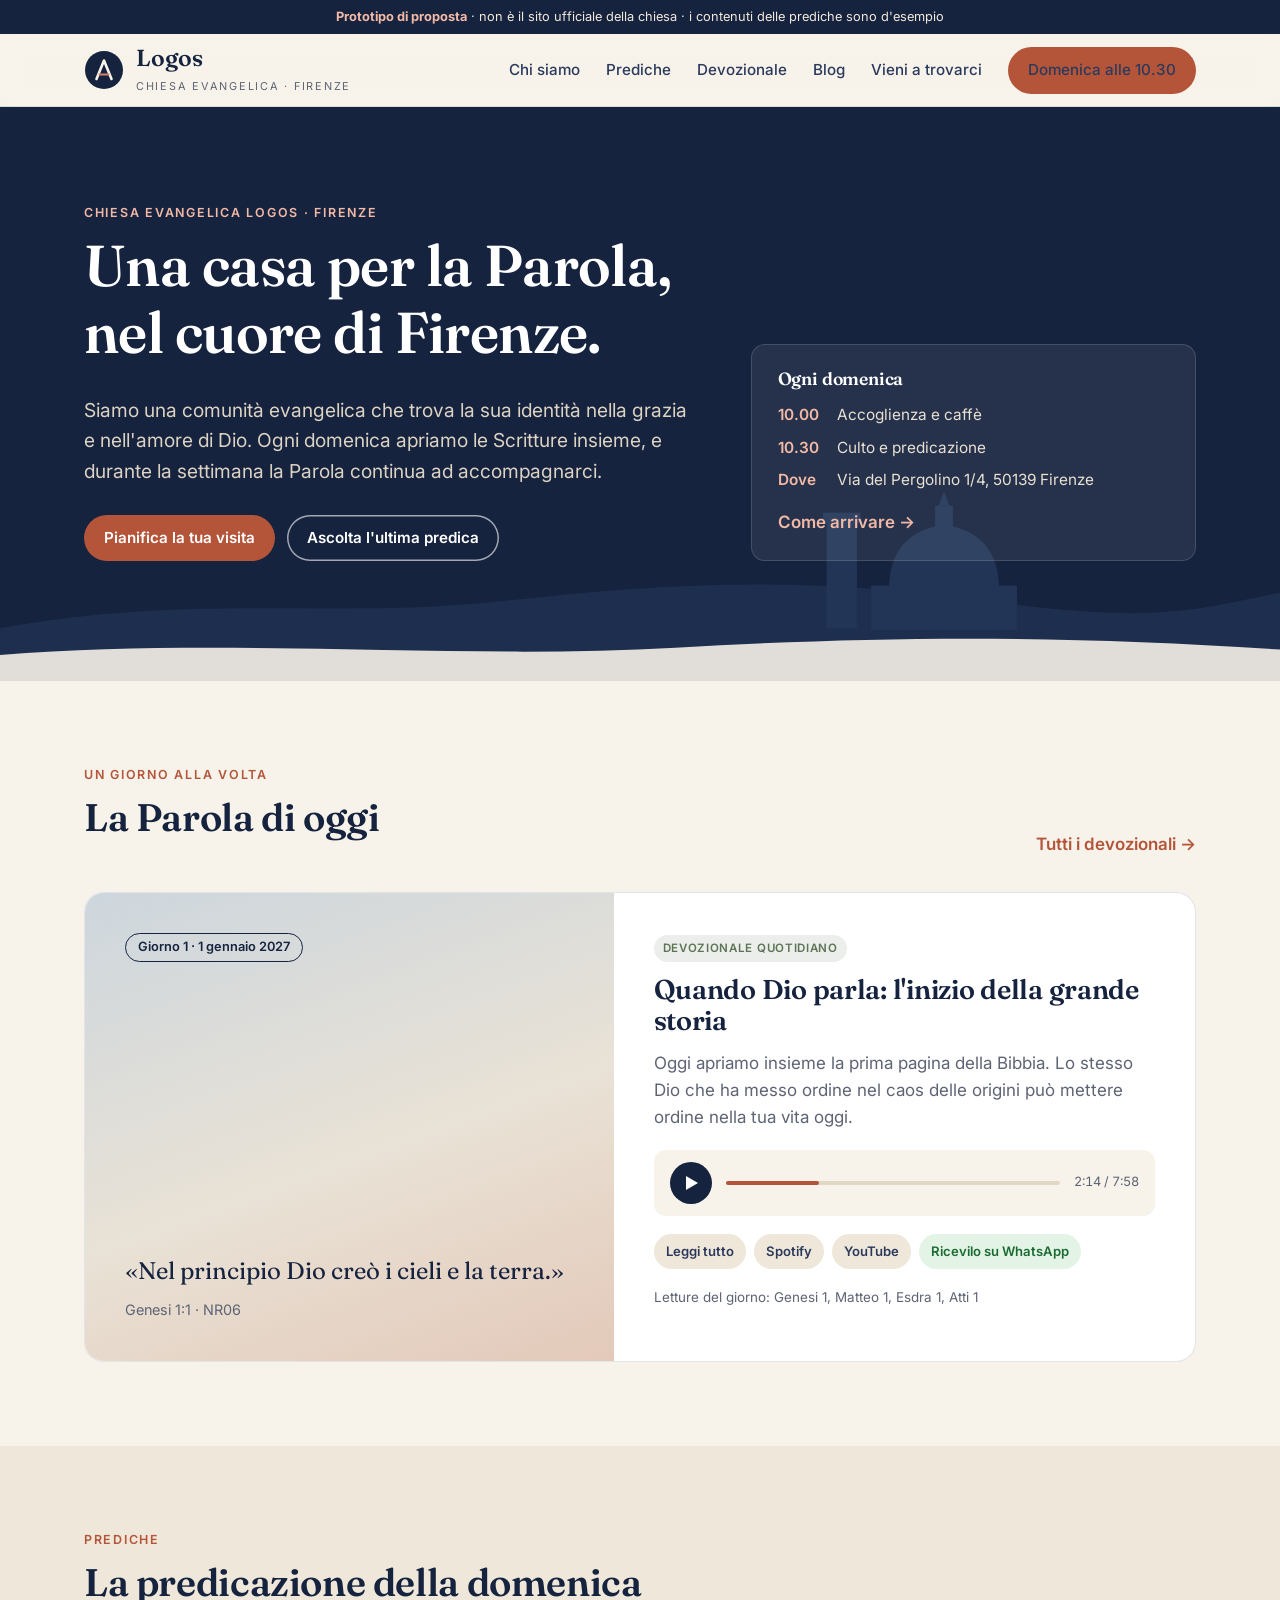
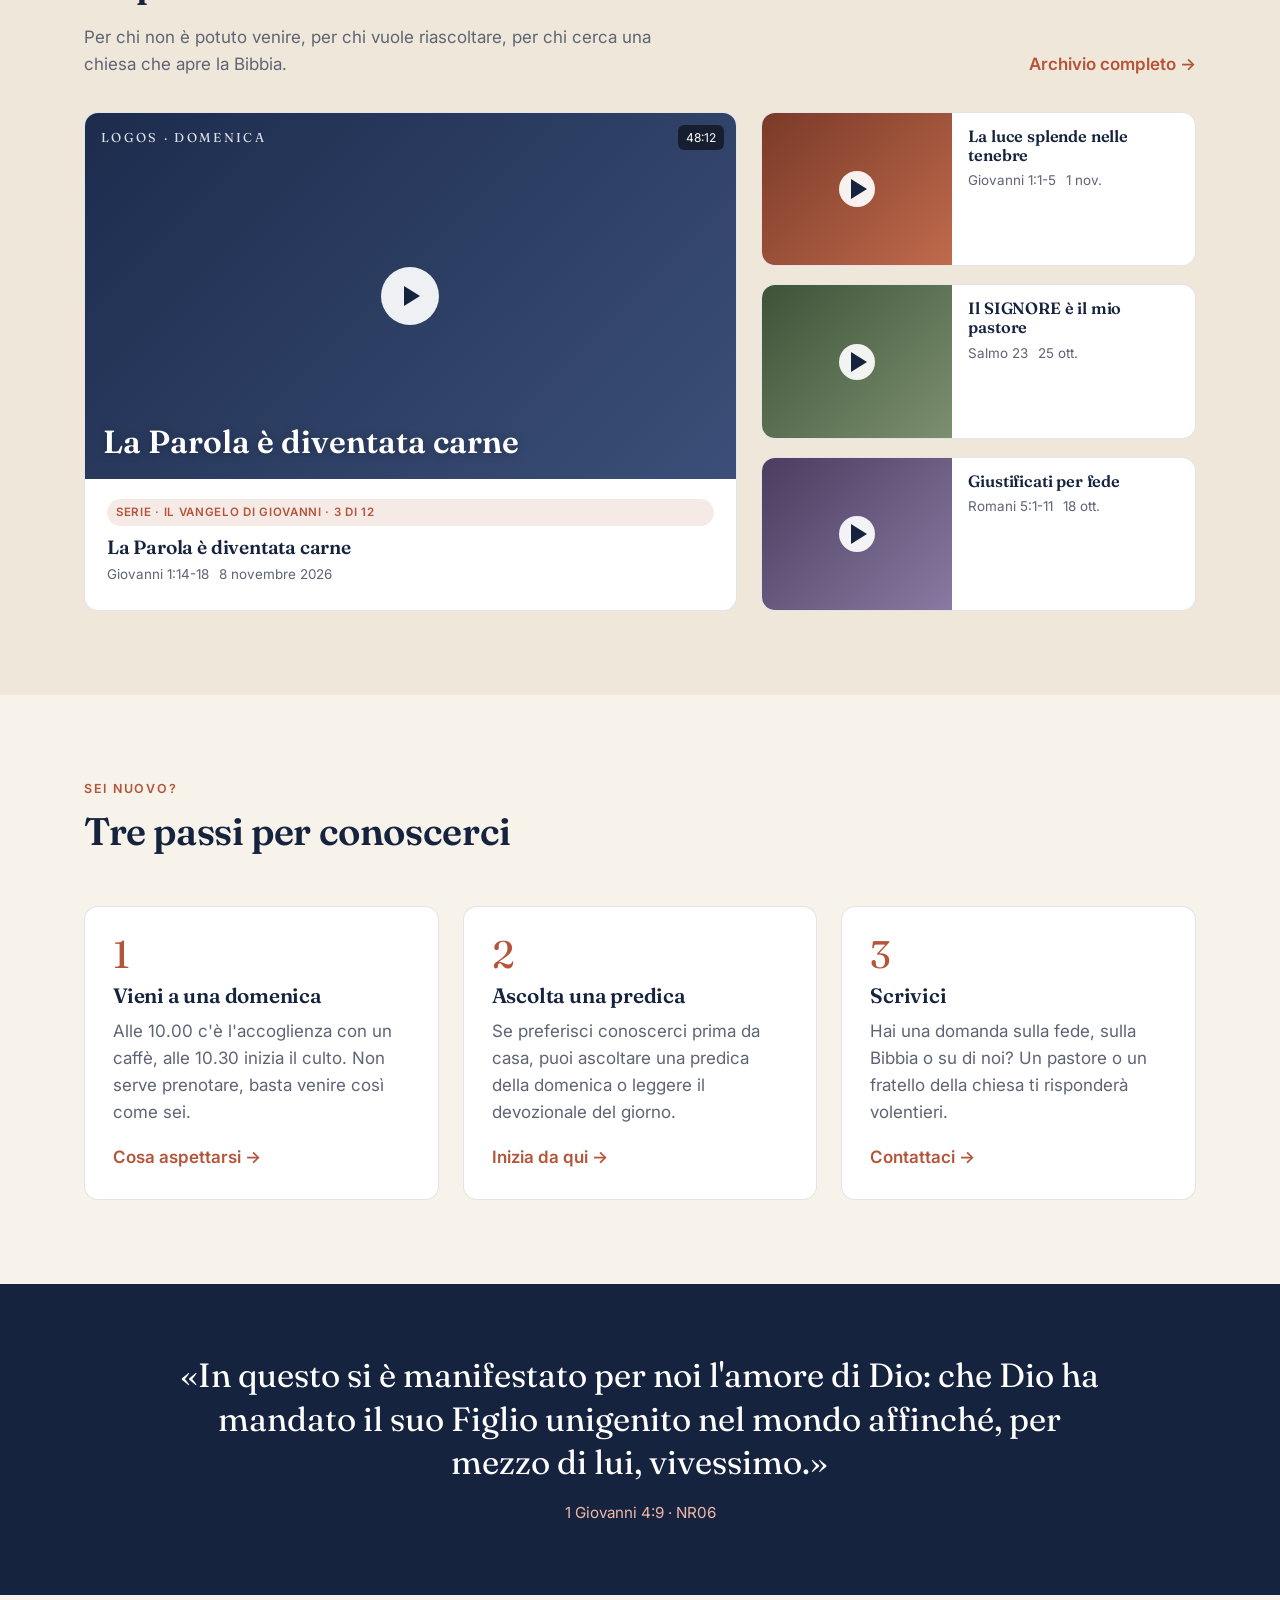
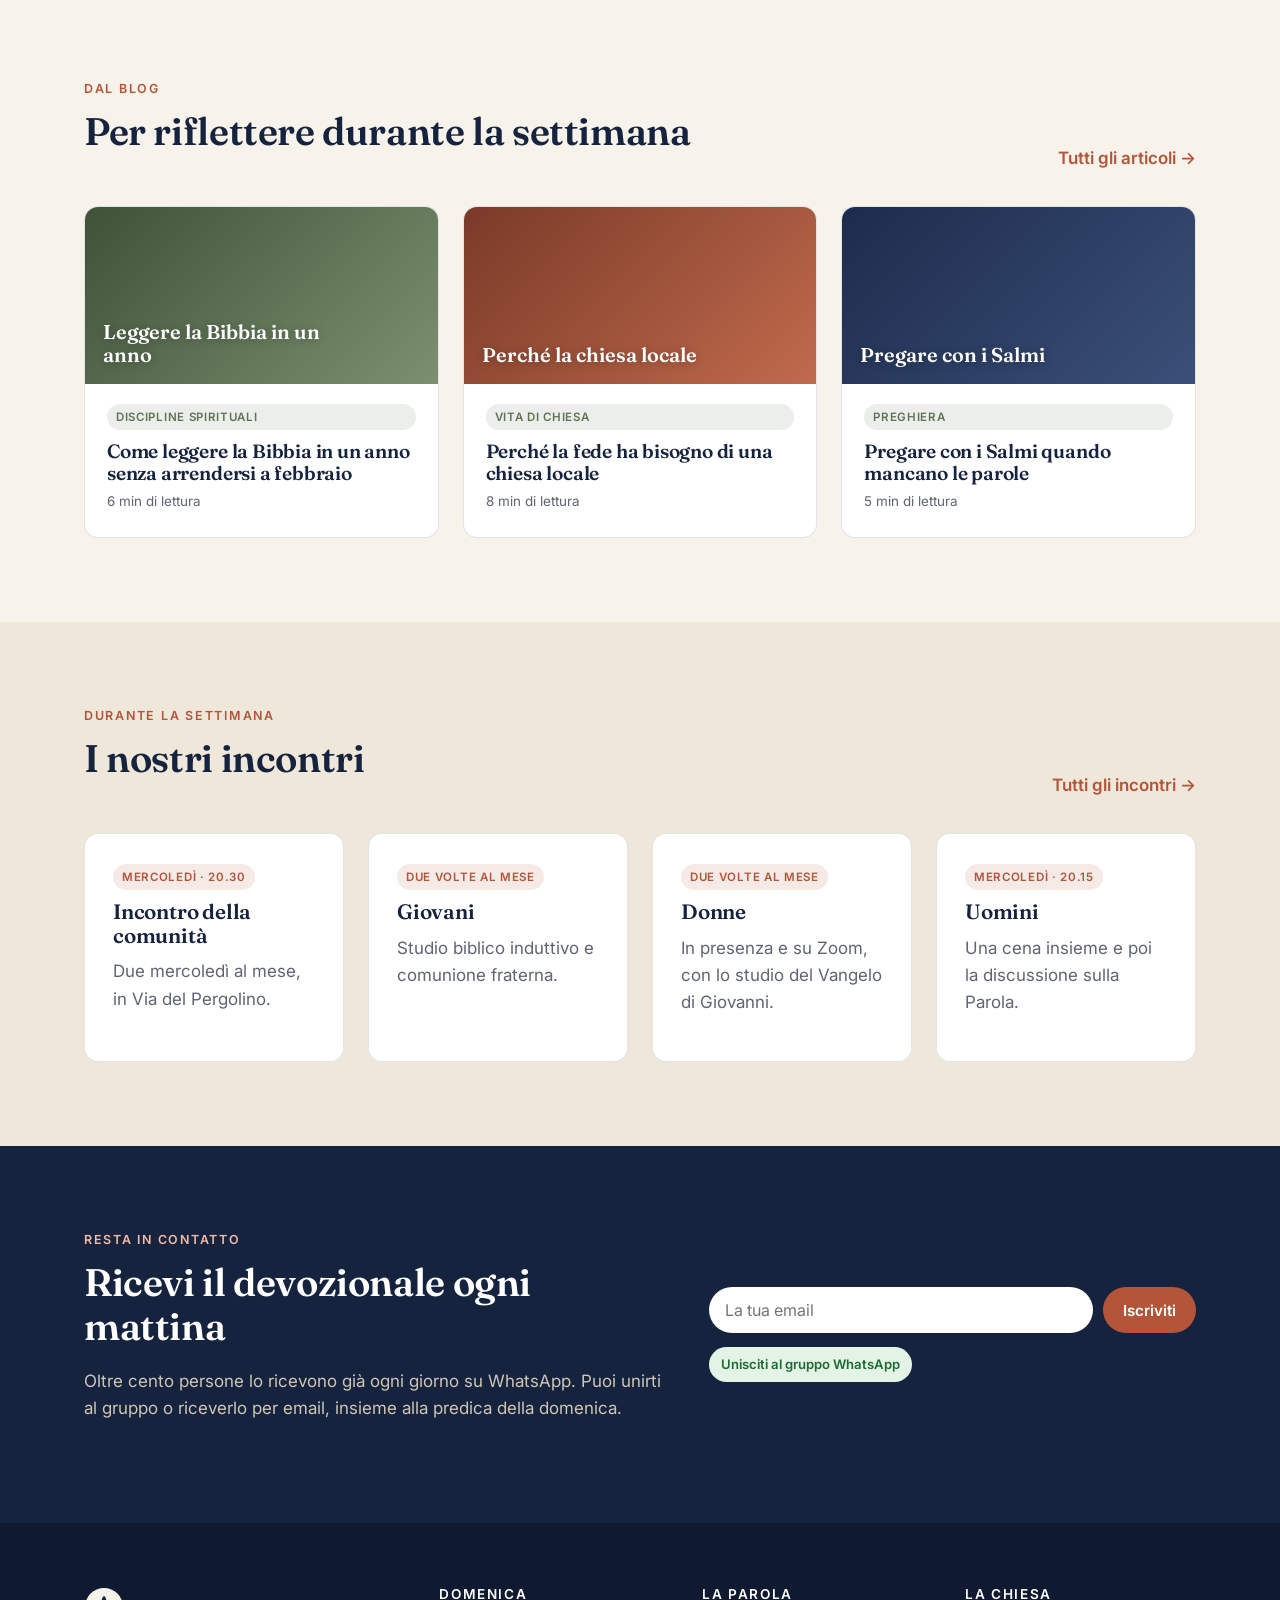
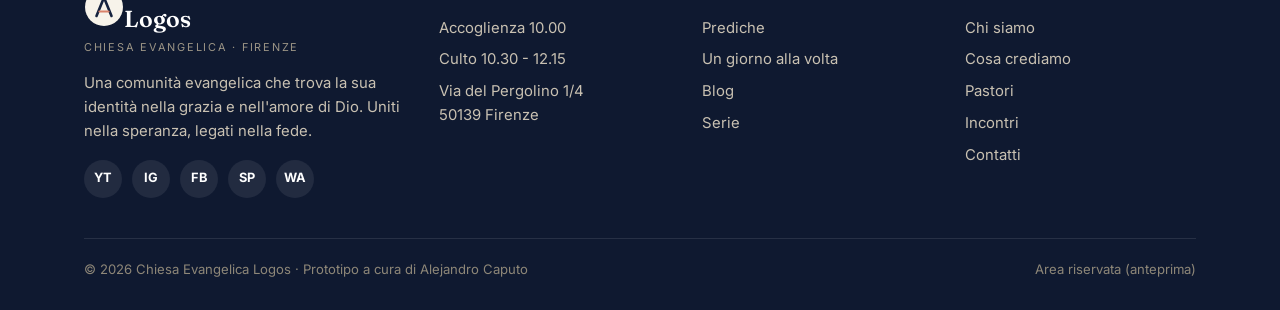
==== index.html @ 2c14f899 "Prototipo sito Chiesa Evangelica Logos Co-Authored-By: Claude Opus 5.5 <noreply@anthropic.com>" ====
<!doctype html>
<html lang="it">
<head>
<meta charset="utf-8">
<meta name="viewport" content="width=device-width,initial-scale=1">
<meta name="robots" content="noindex,nofollow">
<title>Chiesa Evangelica Logos · Firenze</title>
<meta name="description" content="Chiesa Evangelica Logos a Firenze: culto ogni domenica alle 10.30 in Via del Pergolino 1/4. Prediche, devozionale quotidiano e blog per crescere nella Parola.">
<link rel="preconnect" href="https://fonts.googleapis.com"><link rel="preconnect" href="https://fonts.gstatic.com" crossorigin>
<link href="https://fonts.googleapis.com/css2?family=Fraunces:opsz,wght@9..144,500;9..144,600&family=Inter:wght@400;500;600;700&display=swap" rel="stylesheet">
<link rel="stylesheet" href="assets/style.css">
</head>
<body data-page="home">

<section class="hero" style="padding:0">
  <div class="wrap">
    <div>
      <span class="eyebrow" style="color:#F2B9A6">Chiesa Evangelica Logos · Firenze</span>
      <h1>Una casa per la Parola, nel cuore di Firenze.</h1>
      <p class="lead">Siamo una comunità evangelica che trova la sua identità nella grazia e nell'amore di Dio. Ogni domenica apriamo le Scritture insieme, e durante la settimana la Parola continua ad accompagnarci.</p>
      <div class="actions">
        <a class="btn" href="visita.html">Pianifica la tua visita</a>
        <a class="btn ghost" href="prediche.html">Ascolta l'ultima predica</a>
      </div>
    </div>
    <div class="times">
      <h3>Ogni domenica</h3>
      <dl>
        <dt>10.00</dt><dd>Accoglienza e caffè</dd>
        <dt>10.30</dt><dd>Culto e predicazione</dd>
        <dt>Dove</dt><dd>Via del Pergolino 1/4, 50139 Firenze</dd>
      </dl>
      <a href="visita.html" class="link-more" style="display:inline-block;margin-top:16px;color:#F2B9A6">Come arrivare →</a>
    </div>
  </div>
  <svg class="hero-art" viewBox="0 0 1440 220" preserveAspectRatio="none" aria-hidden="true">
    <path d="M0 160 C 220 120, 380 150, 560 130 S 900 100, 1100 128 S 1340 140, 1440 120 L1440 220 L0 220Z" fill="#1F3050"/>
    <g fill="#24375A">
      <rect x="930" y="40" width="34" height="120"/><rect x="926" y="30" width="42" height="12"/>
      <path d="M1000 160 L1000 118 Q1000 52 1062 44 Q1124 52 1124 118 L1124 160Z"/>
      <rect x="1052" y="22" width="20" height="24"/><path d="M1056 22 L1062 6 L1068 22Z"/>
      <rect x="980" y="112" width="164" height="50"/>
    </g>
    <path d="M0 190 C 260 170, 520 196, 760 182 S 1200 168, 1440 184 L1440 220 L0 220Z" fill="#F7F3EA"/>
  </svg>
</section>

<section>
  <div class="wrap">
    <div class="sec-head">
      <div><span class="eyebrow">Un giorno alla volta</span><h2>La Parola di oggi</h2></div>
      <a class="link-more" href="devozionale.html">Tutti i devozionali →</a>
    </div>
    <div class="dev">
      <div class="cover">
        <span class="day">Giorno 1 · 1 gennaio 2027</span>
        <div>
          <blockquote>«Nel principio Dio creò i cieli e la terra.»</blockquote>
          <cite>Genesi 1:1 · NR06</cite>
        </div>
      </div>
      <div class="txt">
        <span class="tag">Devozionale quotidiano</span>
        <h3 style="font-size:1.7rem;margin-top:12px">Quando Dio parla: l'inizio della grande storia</h3>
        <p class="muted">Oggi apriamo insieme la prima pagina della Bibbia. Lo stesso Dio che ha messo ordine nel caos delle origini può mettere ordine nella tua vita oggi.</p>
        <div class="player"><span class="pbtn"></span><span class="bar"></span><span class="time">2:14 / 7:58</span></div>
        <div class="platforms">
          <a class="chip" href="devozionale.html">Leggi tutto</a>
          <a class="chip" href="#">Spotify</a>
          <a class="chip" href="#">YouTube</a>
          <a class="chip wa" href="#">Ricevilo su WhatsApp</a>
        </div>
        <p class="meta" style="margin-top:18px">Letture del giorno: Genesi 1, Matteo 1, Esdra 1, Atti 1</p>
      </div>
    </div>
  </div>
</section>

<section class="alt">
  <div class="wrap">
    <div class="sec-head">
      <div><span class="eyebrow">Prediche</span><h2>La predicazione della domenica</h2><p class="muted">Per chi non è potuto venire, per chi vuole riascoltare, per chi cerca una chiesa che apre la Bibbia.</p></div>
      <a class="link-more" href="prediche.html">Archivio completo →</a>
    </div>
    <div class="grid g2" style="grid-template-columns:1.5fr 1fr">
      <a class="card big" href="predica.html">
        <div class="thumb"><span class="lam">Logos · Domenica</span><span class="dur">48:12</span><span class="play"></span><span class="ttl">La Parola è diventata carne</span></div>
        <div class="body"><span class="tag terra">Serie · Il Vangelo di Giovanni · 3 di 12</span><h3 style="margin-top:10px">La Parola è diventata carne</h3><span class="meta"><span>Giovanni 1:14-18</span><span>8 novembre 2026</span></span></div>
      </a>
      <div class="grid" style="gap:18px">
        <a class="card" href="predica.html" style="flex-direction:row"><div class="thumb t2" style="width:44%;aspect-ratio:auto;min-height:118px;padding:10px"><span class="play" style="width:36px;height:36px"></span></div><div class="body" style="padding:14px 16px"><h3 style="font-size:1.02rem">La luce splende nelle tenebre</h3><span class="meta"><span>Giovanni 1:1-5</span><span>1 nov.</span></span></div></a>
        <a class="card" href="predica.html" style="flex-direction:row"><div class="thumb t3" style="width:44%;aspect-ratio:auto;min-height:118px;padding:10px"><span class="play" style="width:36px;height:36px"></span></div><div class="body" style="padding:14px 16px"><h3 style="font-size:1.02rem">Il SIGNORE è il mio pastore</h3><span class="meta"><span>Salmo 23</span><span>25 ott.</span></span></div></a>
        <a class="card" href="predica.html" style="flex-direction:row"><div class="thumb t4" style="width:44%;aspect-ratio:auto;min-height:118px;padding:10px"><span class="play" style="width:36px;height:36px"></span></div><div class="body" style="padding:14px 16px"><h3 style="font-size:1.02rem">Giustificati per fede</h3><span class="meta"><span>Romani 5:1-11</span><span>18 ott.</span></span></div></a>
      </div>
    </div>
  </div>
</section>

<section>
  <div class="wrap">
    <div class="sec-head"><div><span class="eyebrow">Sei nuovo?</span><h2>Tre passi per conoscerci</h2></div></div>
    <div class="grid g3">
      <div class="step"><div class="n">1</div><h3>Vieni a una domenica</h3><p class="muted">Alle 10.00 c'è l'accoglienza con un caffè, alle 10.30 inizia il culto. Non serve prenotare, basta venire così come sei.</p><a class="link-more" href="visita.html">Cosa aspettarsi →</a></div>
      <div class="step"><div class="n">2</div><h3>Ascolta una predica</h3><p class="muted">Se preferisci conoscerci prima da casa, puoi ascoltare una predica della domenica o leggere il devozionale del giorno.</p><a class="link-more" href="prediche.html">Inizia da qui →</a></div>
      <div class="step"><div class="n">3</div><h3>Scrivici</h3><p class="muted">Hai una domanda sulla fede, sulla Bibbia o su di noi? Un pastore o un fratello della chiesa ti risponderà volentieri.</p><a class="link-more" href="visita.html#contatti">Contattaci →</a></div>
    </div>
  </div>
</section>

<section class="dark band">
  <div class="wrap">
    <blockquote>«In questo si è manifestato per noi l'amore di Dio: che Dio ha mandato il suo Figlio unigenito nel mondo affinché, per mezzo di lui, vivessimo.»</blockquote>
    <cite>1 Giovanni 4:9 · NR06</cite>
  </div>
</section>

<section>
  <div class="wrap">
    <div class="sec-head">
      <div><span class="eyebrow">Dal blog</span><h2>Per riflettere durante la settimana</h2></div>
      <a class="link-more" href="blog.html">Tutti gli articoli →</a>
    </div>
    <div class="grid g3">
      <a class="card" href="blog.html"><div class="thumb t3" style="aspect-ratio:16/8"><span class="ttl">Leggere la Bibbia in un anno</span></div><div class="body"><span class="tag">Discipline spirituali</span><h3 style="margin-top:10px">Come leggere la Bibbia in un anno senza arrendersi a febbraio</h3><span class="meta"><span>6 min di lettura</span></span></div></a>
      <a class="card" href="blog.html"><div class="thumb t2" style="aspect-ratio:16/8"><span class="ttl">Perché la chiesa locale</span></div><div class="body"><span class="tag">Vita di chiesa</span><h3 style="margin-top:10px">Perché la fede ha bisogno di una chiesa locale</h3><span class="meta"><span>8 min di lettura</span></span></div></a>
      <a class="card" href="blog.html"><div class="thumb" style="aspect-ratio:16/8"><span class="ttl">Pregare con i Salmi</span></div><div class="body"><span class="tag">Preghiera</span><h3 style="margin-top:10px">Pregare con i Salmi quando mancano le parole</h3><span class="meta"><span>5 min di lettura</span></span></div></a>
    </div>
  </div>
</section>

<section class="alt">
  <div class="wrap">
    <div class="sec-head"><div><span class="eyebrow">Durante la settimana</span><h2>I nostri incontri</h2></div><a class="link-more" href="chi-siamo.html#incontri">Tutti gli incontri →</a></div>
    <div class="grid g4">
      <div class="step"><span class="tag terra">Mercoledì · 20.30</span><h3>Incontro della comunità</h3><p class="muted">Due mercoledì al mese, in Via del Pergolino.</p></div>
      <div class="step"><span class="tag terra">Due volte al mese</span><h3>Giovani</h3><p class="muted">Studio biblico induttivo e comunione fraterna.</p></div>
      <div class="step"><span class="tag terra">Due volte al mese</span><h3>Donne</h3><p class="muted">In presenza e su Zoom, con lo studio del Vangelo di Giovanni.</p></div>
      <div class="step"><span class="tag terra">Mercoledì · 20.15</span><h3>Uomini</h3><p class="muted">Una cena insieme e poi la discussione sulla Parola.</p></div>
    </div>
  </div>
</section>

<section class="dark">
  <div class="wrap join">
    <div><span class="eyebrow" style="color:#F2B9A6">Resta in contatto</span><h2>Ricevi il devozionale ogni mattina</h2><p style="color:#CFC6B5">Oltre cento persone lo ricevono già ogni giorno su WhatsApp. Puoi unirti al gruppo o riceverlo per email, insieme alla predica della domenica.</p></div>
    <div><form onsubmit="return false"><input type="email" placeholder="La tua email"><button class="btn">Iscriviti</button></form><a class="chip wa" href="#" style="margin-top:14px">Unisciti al gruppo WhatsApp</a></div>
  </div>
</section>

<script src="assets/main.js"></script>
</body>
</html>
---- assets/style.css ----
/* Chiesa Evangelica Logos · prototipo di proposta */
:root{
  --ink:#16233F; --ink-2:#2B3A5C; --paper:#F7F3EA; --paper-2:#EFE8DA; --stone:#E2D8C6;
  --terra:#B4553A; --terra-2:#93412B; --sage:#5F7356; --text:#1F2330; --muted:#5E6474;
  --white:#FFFFFF; --line:rgba(22,35,63,.12);
  --serif:"Fraunces", Georgia, serif; --sans:"Inter", system-ui, -apple-system, Segoe UI, sans-serif;
  --r:14px; --max:1160px;
}
*{box-sizing:border-box}
html{scroll-behavior:smooth}
body{margin:0;background:var(--paper);color:var(--text);font-family:var(--sans);font-size:17px;line-height:1.6;-webkit-font-smoothing:antialiased}
img{max-width:100%;display:block}
a{color:inherit}
.wrap{max-width:var(--max);margin:0 auto;padding:0 24px}
h1,h2,h3,h4{font-family:var(--serif);color:var(--ink);line-height:1.15;margin:0 0 .5em;font-weight:600;letter-spacing:-.01em}
h1{font-size:clamp(2.2rem,5vw,3.6rem)}
h2{font-size:clamp(1.7rem,3.2vw,2.4rem)}
h3{font-size:1.3rem}
p{margin:0 0 1em}
.eyebrow{font-family:var(--sans);font-size:.78rem;letter-spacing:.14em;text-transform:uppercase;color:var(--terra);font-weight:600;margin-bottom:.8em;display:block}
.muted{color:var(--muted)}

/* banner prototipo */
.proto{background:var(--ink);color:#F1E9DA;font-size:.8rem;text-align:center;padding:7px 16px}
.proto b{color:#F2B9A6}

/* header */
.site-head{position:sticky;top:0;z-index:20;background:rgba(247,243,234,.92);backdrop-filter:blur(8px);border-bottom:1px solid var(--line)}
.site-head .wrap{display:flex;align-items:center;justify-content:space-between;height:72px;gap:20px}
.brand{display:flex;align-items:center;gap:12px;text-decoration:none}
.brand svg{width:40px;height:40px;flex:none}
.brand .name{font-family:var(--serif);font-size:1.45rem;font-weight:600;color:var(--ink);line-height:1}
.brand .sub{display:block;font-family:var(--sans);font-size:.68rem;letter-spacing:.16em;text-transform:uppercase;color:var(--muted);margin-top:4px}
.nav{display:flex;align-items:center;gap:26px}
.nav a{text-decoration:none;font-size:.95rem;font-weight:500;color:var(--ink-2)}
.nav a:hover,.nav a.on{color:var(--terra)}
.btn{display:inline-flex;align-items:center;gap:8px;background:var(--terra);color:#fff;text-decoration:none;padding:11px 20px;border-radius:999px;font-weight:600;font-size:.95rem;border:0;cursor:pointer;font-family:var(--sans)}
.btn:hover{background:var(--terra-2)}
.btn.ghost{background:transparent;color:var(--ink);box-shadow:inset 0 0 0 1.5px var(--ink)}
.btn.ghost:hover{background:var(--ink);color:#fff}
.btn.light{background:#fff;color:var(--ink)}
.menu-btn{display:none;background:none;border:0;font-size:1.6rem;color:var(--ink);cursor:pointer}

/* hero */
.hero{position:relative;overflow:hidden;background:var(--ink);color:#F4EEE3}
.hero .wrap{position:relative;z-index:2;padding:96px 24px 120px;display:grid;grid-template-columns:1.25fr .9fr;gap:48px;align-items:end}
.hero h1{color:#fff}
.hero p.lead{font-size:1.2rem;color:#DCD3C3;max-width:34em}
.hero .actions{display:flex;gap:12px;flex-wrap:wrap;margin-top:28px}
.hero .btn.ghost{color:#fff;box-shadow:inset 0 0 0 1.5px rgba(255,255,255,.6)}
.hero .btn.ghost:hover{background:#fff;color:var(--ink)}
.hero-art{position:absolute;inset:auto 0 0 0;z-index:1;opacity:.9}
.times{background:rgba(255,255,255,.07);border:1px solid rgba(255,255,255,.14);border-radius:var(--r);padding:24px 26px}
.times h3{color:#fff;font-size:1.1rem;margin-bottom:14px}
.times dl{display:grid;grid-template-columns:auto 1fr;gap:8px 18px;margin:0;font-size:.96rem}
.times dt{color:#F2B9A6;font-weight:600}
.times dd{margin:0;color:#E9E1D2}

/* sections */
section{padding:84px 0}
.sec-head{display:flex;justify-content:space-between;align-items:end;gap:20px;margin-bottom:34px;flex-wrap:wrap}
.sec-head p{max-width:36em;margin:0}
.link-more{color:var(--terra);font-weight:600;text-decoration:none;white-space:nowrap}
.alt{background:var(--paper-2)}
.dark{background:var(--ink);color:#EAE2D3}
.dark h2,.dark h3{color:#fff}

.grid{display:grid;gap:24px}
.g3{grid-template-columns:repeat(3,1fr)}
.g2{grid-template-columns:repeat(2,1fr)}
.g4{grid-template-columns:repeat(4,1fr)}
.card{background:var(--white);border-radius:var(--r);border:1px solid var(--line);overflow:hidden;display:flex;flex-direction:column;text-decoration:none;transition:transform .15s, box-shadow .15s}
a.card:hover{transform:translateY(-3px);box-shadow:0 14px 30px -18px rgba(22,35,63,.45)}
.card .body{padding:20px 22px 24px;flex:1;display:flex;flex-direction:column}
.card h3{font-size:1.2rem;margin-bottom:.35em}
.meta{font-size:.84rem;color:var(--muted);display:flex;gap:10px;flex-wrap:wrap}
.tag{display:inline-block;font-size:.72rem;font-weight:600;letter-spacing:.06em;text-transform:uppercase;color:var(--sage);background:rgba(95,115,86,.12);padding:4px 9px;border-radius:999px}
.tag.terra{color:var(--terra);background:rgba(180,85,58,.12)}

/* thumbnails */
.thumb{aspect-ratio:16/9;position:relative;display:flex;align-items:flex-end;padding:18px;color:#fff;background:linear-gradient(135deg,#1d2c4d,#3b4f78)}
.thumb.t2{background:linear-gradient(135deg,#7a3a28,#c06a4c)}
.thumb.t3{background:linear-gradient(135deg,#3e5238,#7c9070)}
.thumb.t4{background:linear-gradient(135deg,#4a3d5e,#8a7aa3)}
.thumb .ttl{font-family:var(--serif);font-size:1.25rem;font-weight:600;line-height:1.15;max-width:80%;text-shadow:0 1px 8px rgba(0,0,0,.25)}
.thumb .play{position:absolute;top:50%;left:50%;transform:translate(-50%,-50%);width:58px;height:58px;border-radius:50%;background:rgba(255,255,255,.92);display:grid;place-items:center}
.thumb .play::after{content:"";border-left:16px solid var(--ink);border-top:10px solid transparent;border-bottom:10px solid transparent;margin-left:4px}
.thumb .dur{position:absolute;top:12px;right:12px;background:rgba(0,0,0,.55);font-size:.75rem;padding:3px 8px;border-radius:6px}
.thumb .lam{position:absolute;top:14px;left:16px;font-family:var(--serif);font-size:.8rem;letter-spacing:.18em;text-transform:uppercase;opacity:.85}
.big .thumb .ttl{font-size:2rem}

/* devotional card */
.dev{display:grid;grid-template-columns:1fr 1.1fr;border-radius:20px;overflow:hidden;background:#fff;border:1px solid var(--line)}
.dev .cover{background:linear-gradient(160deg,#cdd6dd 0%,#e9e2d6 55%,#e3c9b9 100%);padding:40px;display:flex;flex-direction:column;justify-content:space-between;min-height:360px}
.dev .cover .day{align-self:flex-start;border:1.5px solid var(--ink);border-radius:999px;padding:3px 12px;font-size:.8rem;font-weight:600;color:var(--ink)}
.dev .cover blockquote{font-family:var(--serif);font-size:1.5rem;color:var(--ink);margin:0;line-height:1.3}
.dev .cover cite{display:block;font-style:normal;font-size:.9rem;color:var(--muted);margin-top:12px;font-family:var(--sans)}
.dev .txt{padding:40px}
.player{display:flex;align-items:center;gap:14px;background:var(--paper);border-radius:12px;padding:12px 16px;margin:18px 0}
.player .pbtn{width:42px;height:42px;border-radius:50%;background:var(--ink);display:grid;place-items:center;flex:none}
.player .pbtn::after{content:"";border-left:12px solid #fff;border-top:7px solid transparent;border-bottom:7px solid transparent;margin-left:3px}
.player .bar{flex:1;height:4px;background:var(--stone);border-radius:4px;position:relative}
.player .bar::before{content:"";position:absolute;left:0;top:0;bottom:0;width:28%;background:var(--terra);border-radius:4px}
.player .time{font-size:.8rem;color:var(--muted);font-variant-numeric:tabular-nums}
.platforms{display:flex;gap:8px;flex-wrap:wrap}
.chip{display:inline-flex;align-items:center;gap:6px;font-size:.82rem;font-weight:600;padding:7px 12px;border-radius:999px;background:var(--paper-2);color:var(--ink-2);text-decoration:none}
.chip:hover{background:var(--stone)}
.chip.wa{background:#E3F4E6;color:#1B6B32}

/* new here */
.step{background:#fff;border-radius:var(--r);padding:28px;border:1px solid var(--line)}
.step .n{font-family:var(--serif);font-size:2.4rem;color:var(--terra);line-height:1}
.step h3{margin-top:10px}

/* quote band */
.band{padding:70px 0;text-align:center}
.band blockquote{font-family:var(--serif);font-size:clamp(1.4rem,3vw,2.1rem);color:#fff;max-width:28em;margin:0 auto;line-height:1.3}
.band cite{display:block;margin-top:16px;font-style:normal;color:#F2B9A6;font-size:.95rem}

/* page header */
.phead{background:var(--paper-2);padding:64px 0 48px;border-bottom:1px solid var(--line)}
.phead p{max-width:40em;font-size:1.1rem;color:var(--muted)}
.crumbs{font-size:.84rem;color:var(--muted);margin-bottom:14px}
.crumbs a{text-decoration:none;color:var(--muted)}

/* filters */
.filters{display:flex;gap:12px;flex-wrap:wrap;margin-bottom:30px;align-items:center}
.filters select,.filters input{font-family:var(--sans);font-size:.92rem;padding:10px 14px;border-radius:10px;border:1px solid var(--line);background:#fff;color:var(--text)}
.filters input{flex:1;min-width:200px}

/* sermon page */
.sermon{display:grid;grid-template-columns:1fr 330px;gap:40px;align-items:start}
.video{border-radius:16px;overflow:hidden}
.video .thumb{aspect-ratio:16/9}
.side{background:#fff;border:1px solid var(--line);border-radius:var(--r);padding:22px;position:sticky;top:96px}
.side ol{list-style:none;margin:0;padding:0}
.side li a{display:flex;gap:12px;padding:10px 8px;border-radius:10px;text-decoration:none;font-size:.92rem}
.side li a:hover{background:var(--paper)}
.side li .num{font-family:var(--serif);color:var(--muted);min-width:22px}
.side li.on a{background:var(--paper-2);font-weight:600}
.transcript{background:#fff;border:1px solid var(--line);border-radius:var(--r);padding:26px 30px;margin-top:26px}
.transcript p{font-size:1rem}
.transcript .ts{font-size:.78rem;color:var(--terra);font-weight:600;font-variant-numeric:tabular-nums;margin-right:8px}
.prevnext{display:flex;justify-content:space-between;gap:16px;margin-top:26px}
.prevnext a{flex:1;background:#fff;border:1px solid var(--line);border-radius:12px;padding:14px 18px;text-decoration:none;font-size:.92rem}
.prevnext a span{display:block;font-size:.75rem;color:var(--muted);text-transform:uppercase;letter-spacing:.08em}

/* article */
.article{max-width:740px;margin:0 auto}
.article h2{font-size:1.6rem;margin-top:1.6em}
.article h3{margin-top:1.4em}
.article p,.article li{font-size:1.08rem}
.article .verse{background:#fff;border-left:4px solid var(--terra);padding:18px 22px;border-radius:0 12px 12px 0;font-family:var(--serif);font-size:1.25rem;color:var(--ink)}
.article .verse cite{display:block;font-family:var(--sans);font-size:.88rem;color:var(--muted);font-style:normal;margin-top:8px}
.share{display:flex;gap:8px;flex-wrap:wrap;margin:28px 0;padding:20px 0;border-top:1px solid var(--line);border-bottom:1px solid var(--line);align-items:center}
.readings{background:var(--paper-2);border-radius:12px;padding:18px 22px;margin:24px 0}

/* info */
.info-list{display:grid;gap:16px}
.info{display:flex;gap:16px;align-items:flex-start;background:#fff;border:1px solid var(--line);border-radius:12px;padding:18px 20px}
.info .ic{width:40px;height:40px;border-radius:10px;background:var(--paper-2);display:grid;place-items:center;flex:none;font-size:1.2rem}
.info h4{font-family:var(--sans);font-size:1rem;margin:0 0 2px}
.info p{margin:0;font-size:.95rem;color:var(--muted)}
.map{border-radius:var(--r);background:linear-gradient(135deg,#dfe5da,#efe7d7);min-height:320px;position:relative;border:1px solid var(--line);overflow:hidden}
.map .pin{position:absolute;top:46%;left:52%;transform:translate(-50%,-100%);background:var(--terra);color:#fff;padding:8px 14px;border-radius:10px;font-size:.85rem;font-weight:600;white-space:nowrap}
.map .pin::after{content:"";position:absolute;left:50%;bottom:-8px;transform:translateX(-50%);border:8px solid transparent;border-top-color:var(--terra);border-bottom:0}

/* newsletter */
.join{display:grid;grid-template-columns:1.2fr 1fr;gap:40px;align-items:center}
.join form{display:flex;gap:10px;flex-wrap:wrap}
.join input{flex:1;min-width:220px;padding:13px 16px;border-radius:999px;border:0;font-size:1rem;font-family:var(--sans)}

/* footer */
.foot{background:#0F1930;color:#C9C1B2;padding:64px 0 30px;font-size:.93rem}
.foot .cols{display:grid;grid-template-columns:1.4fr 1fr 1fr 1fr;gap:32px}
.foot h4{font-family:var(--sans);color:#fff;font-size:.85rem;letter-spacing:.12em;text-transform:uppercase;margin-bottom:14px}
.foot a{text-decoration:none;color:#C9C1B2;display:block;margin-bottom:8px}
.foot a:hover{color:#fff}
.foot .brand .name{color:#fff}
.foot .brand .sub{color:#9C9586}
.foot .legal{border-top:1px solid rgba(255,255,255,.1);margin-top:40px;padding-top:20px;display:flex;justify-content:space-between;flex-wrap:wrap;gap:10px;font-size:.82rem;color:#8E8778}
.social{display:flex;gap:10px;margin-top:16px}
.social a{width:38px;height:38px;border-radius:50%;background:rgba(255,255,255,.08);display:grid;place-items:center;margin:0;font-size:.8rem;font-weight:700;color:#fff}

/* dashboard */
.dash{display:grid;grid-template-columns:240px 1fr;min-height:100vh;background:#F5F6F8;font-family:var(--sans)}
.dash aside{background:#fff;border-right:1px solid #E5E7EB;padding:20px 14px}
.dash aside .brand{padding:0 8px 18px}
.dash aside .grp{font-size:.7rem;letter-spacing:.12em;text-transform:uppercase;color:#9CA3AF;margin:18px 10px 8px}
.dash aside a{display:flex;gap:10px;align-items:center;padding:9px 12px;border-radius:9px;text-decoration:none;font-size:.92rem;color:#374151}
.dash aside a.on{background:var(--ink);color:#fff}
.dash main{padding:28px 34px}
.dash h1{font-family:var(--sans);font-size:1.6rem;font-weight:700;color:#111827}
.panel{background:#fff;border:1px solid #E5E7EB;border-radius:14px;padding:22px 24px;margin-bottom:22px}
.panel h2{font-family:var(--sans);font-size:1.05rem;font-weight:700;color:#111827;margin-bottom:4px}
.dgrid{display:grid;grid-template-columns:1.3fr 1fr;gap:22px}
.field{margin-bottom:14px}
.field label{display:block;font-size:.82rem;font-weight:600;color:#374151;margin-bottom:6px}
.field .in{border:1px solid #E5E7EB;border-radius:9px;padding:10px 12px;font-size:.92rem;color:#111827;background:#fff}
.field .in.ph{color:#9CA3AF}
.drop{border:2px dashed #D1D5DB;border-radius:12px;padding:26px;text-align:center;color:#6B7280;font-size:.92rem;background:#FAFAFB}
.dest{display:grid;grid-template-columns:1fr 1fr;gap:10px}
.dest div{border:1.5px solid #E5E7EB;border-radius:11px;padding:11px 13px;font-size:.88rem}
.dest div.sel{border-color:var(--ink);background:#F3F4F6}
.dest b{display:block;font-size:.92rem;color:#111827}
.dest span{color:#6B7280;font-size:.8rem}
.pipe{list-style:none;margin:0;padding:0}
.pipe li{display:flex;gap:12px;align-items:center;padding:10px 0;border-bottom:1px solid #F1F2F4;font-size:.9rem}
.dot{width:22px;height:22px;border-radius:50%;display:grid;place-items:center;font-size:.72rem;color:#fff;flex:none}
.dot.ok{background:#16A34A}.dot.run{background:#F59E0B}.dot.wait{background:#D1D5DB}
.tbl{width:100%;border-collapse:collapse;font-size:.88rem}
.tbl th{text-align:left;font-size:.75rem;color:#6B7280;font-weight:600;padding:8px 10px;border-bottom:1px solid #E5E7EB}
.tbl td{padding:12px 10px;border-bottom:1px solid #F1F2F4;color:#111827}
.pill{display:inline-block;font-size:.72rem;font-weight:600;padding:3px 9px;border-radius:999px;margin:2px 4px 2px 0}
.pill.g{background:#DCFCE7;color:#166534}.pill.y{background:#FEF3C7;color:#92400E}.pill.n{background:#F3F4F6;color:#6B7280}
.dbtn{display:inline-block;background:#111827;color:#fff;border-radius:10px;padding:11px 18px;font-weight:600;font-size:.92rem;text-decoration:none}

/* responsive */
@media (max-width:960px){
  .nav{display:none;position:absolute;top:72px;left:0;right:0;background:var(--paper);flex-direction:column;align-items:flex-start;padding:18px 24px;border-bottom:1px solid var(--line);gap:14px}
  .nav.open{display:flex}
  .menu-btn{display:block}
  .hero .wrap{grid-template-columns:1fr;padding:64px 24px 110px}
  .g3,.g4{grid-template-columns:1fr 1fr}
  .dev{grid-template-columns:1fr}
  .sermon{grid-template-columns:1fr}
  .side{position:static}
  .join{grid-template-columns:1fr}
  .foot .cols{grid-template-columns:1fr 1fr}
  .dash{grid-template-columns:1fr}
  .dash aside{display:none}
  .dgrid{grid-template-columns:1fr}
}
@media (max-width:620px){
  body{font-size:16px}
  .wrap{padding:0 16px}
  section{padding:60px 0}
  .g2,.g3,.g4{grid-template-columns:1fr}
  .dev .cover,.dev .txt{padding:28px}
  .foot .cols{grid-template-columns:1fr}
  .dest{grid-template-columns:1fr}
  .dash main{padding:20px 16px}
  .tbl{font-size:.8rem}
}
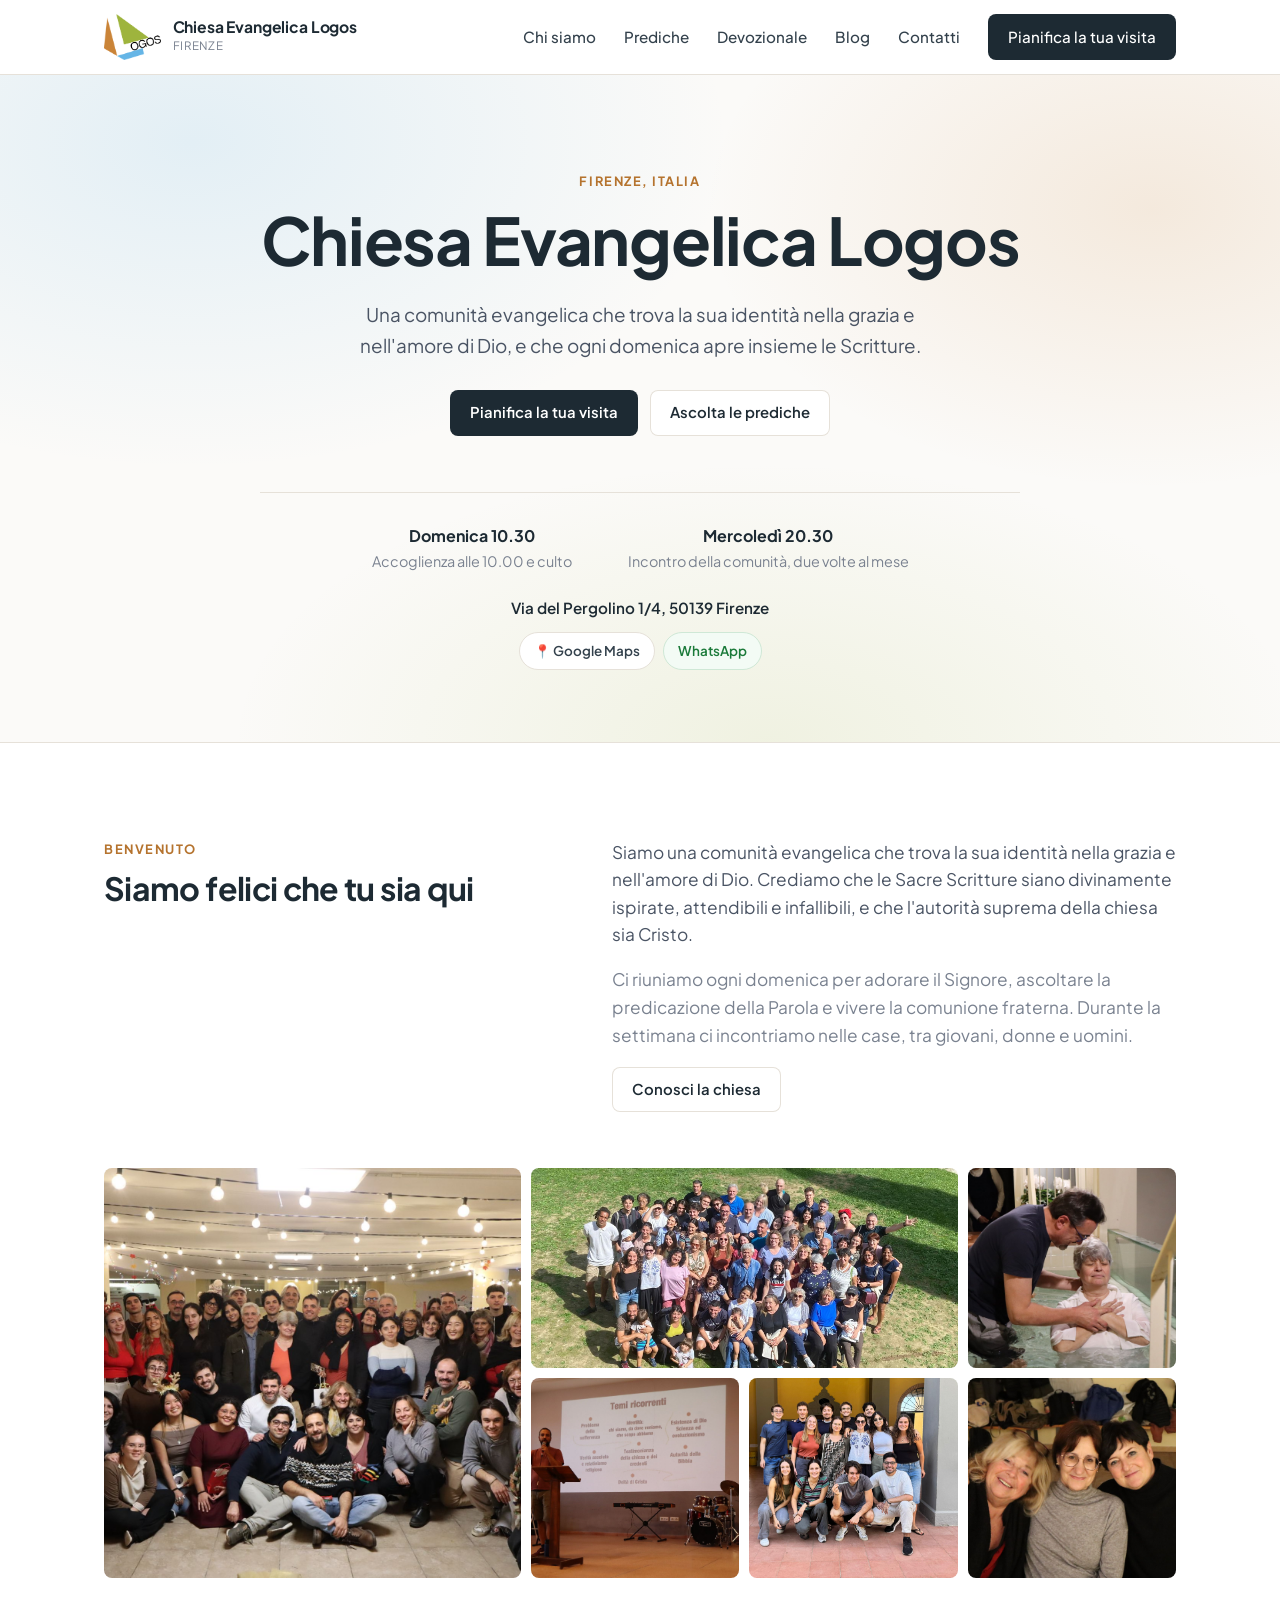
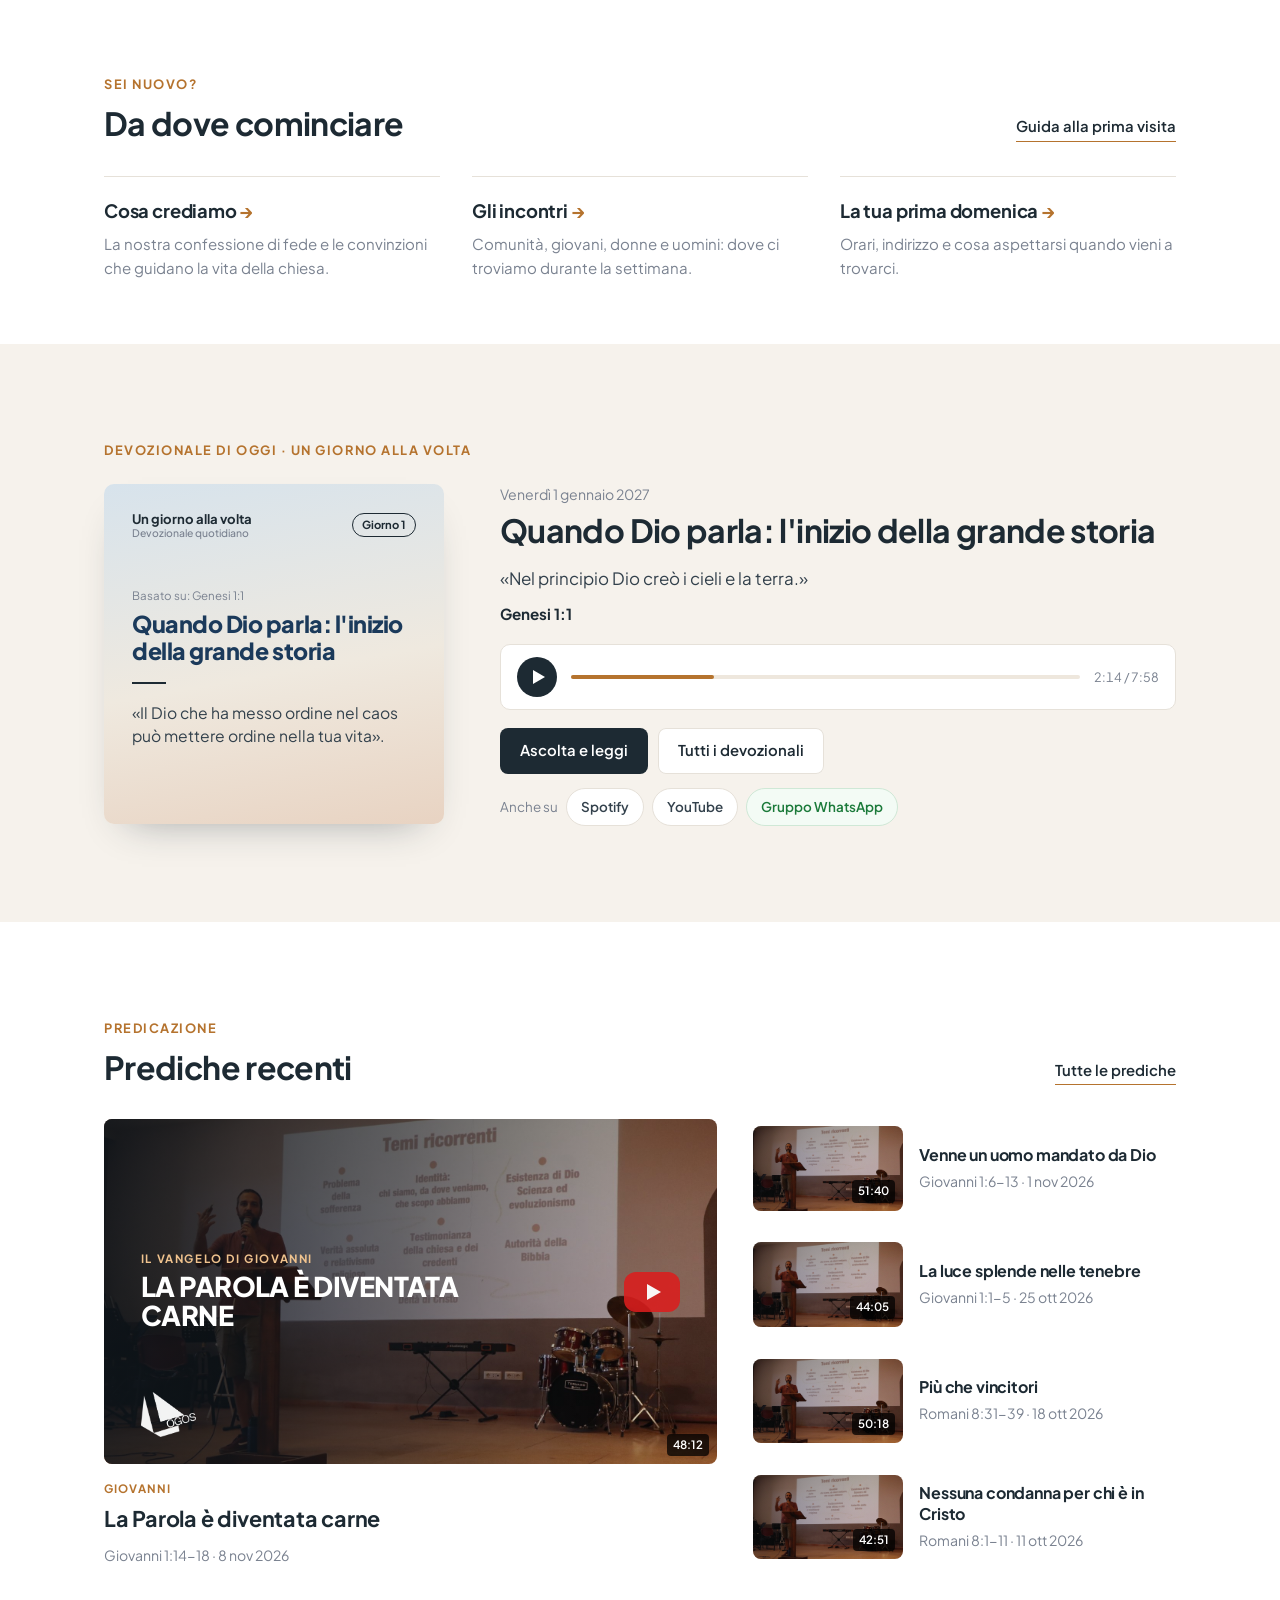
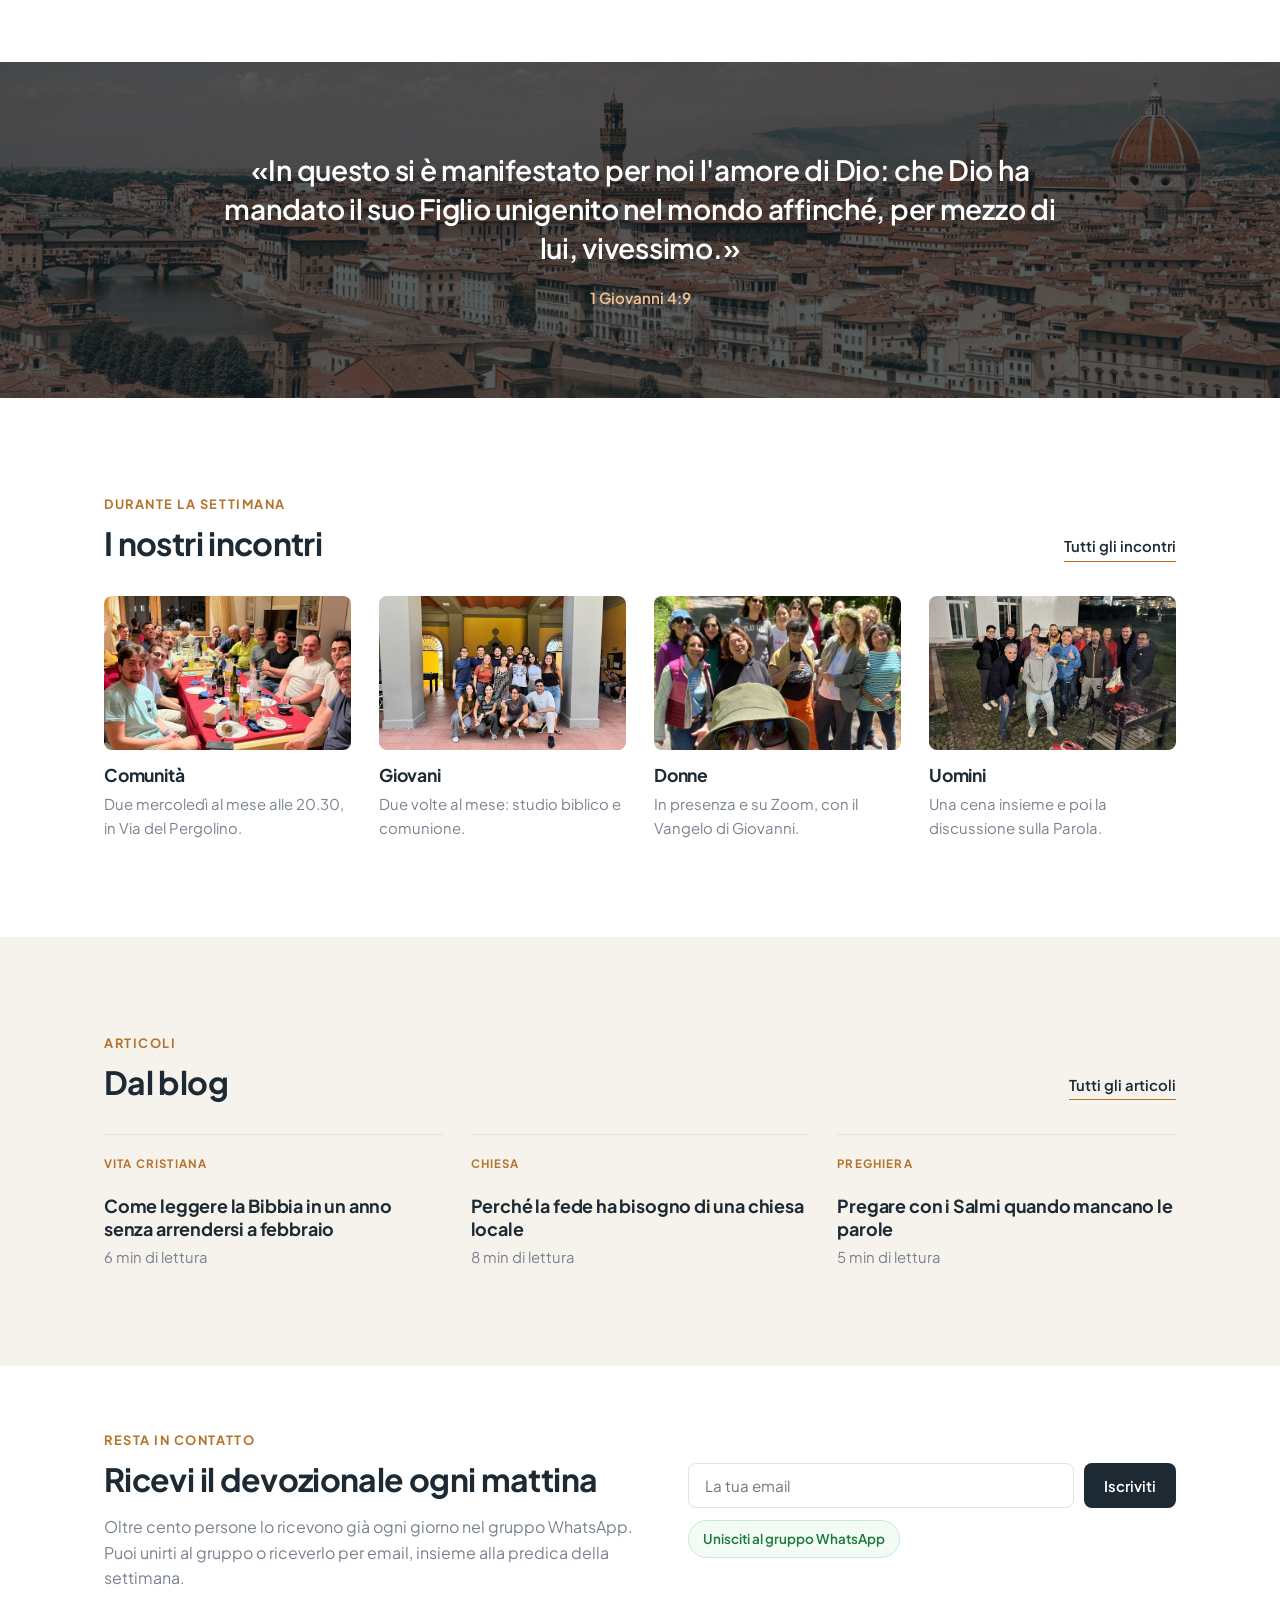
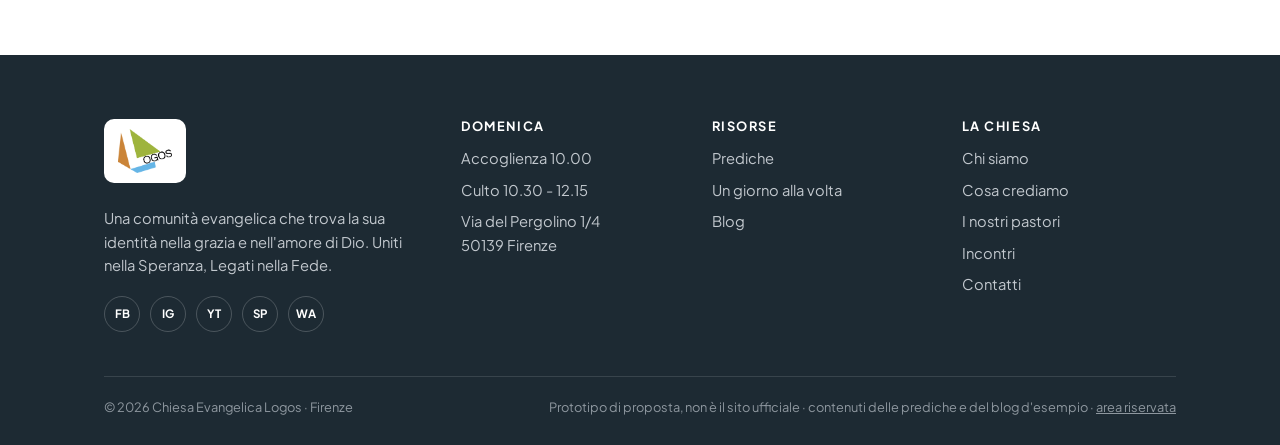
==== commit 157ee570: "Nuova versione sobria con logo e foto della chiesa Co-Authored-By: Claude Opus 5.5 <noreply@anthropi" ====
--- a/index.html
+++ b/index.html
@@ -6,144 +6,134 @@
 <meta name="robots" content="noindex,nofollow">
 <title>Chiesa Evangelica Logos · Firenze</title>
 <meta name="description" content="Chiesa Evangelica Logos a Firenze: culto ogni domenica alle 10.30 in Via del Pergolino 1/4. Prediche, devozionale quotidiano e blog per crescere nella Parola.">
+<link rel="icon" href="assets/img/logo.png">
 <link rel="preconnect" href="https://fonts.googleapis.com"><link rel="preconnect" href="https://fonts.gstatic.com" crossorigin>
-<link href="https://fonts.googleapis.com/css2?family=Fraunces:opsz,wght@9..144,500;9..144,600&family=Inter:wght@400;500;600;700&display=swap" rel="stylesheet">
+<link href="https://fonts.googleapis.com/css2?family=Plus+Jakarta+Sans:wght@400;500;600;700;800&display=swap" rel="stylesheet">
 <link rel="stylesheet" href="assets/style.css">
 </head>
 <body data-page="home">
 
-<section class="hero" style="padding:0">
+<section class="hero">
   <div class="wrap">
-    <div>
-      <span class="eyebrow" style="color:#F2B9A6">Chiesa Evangelica Logos · Firenze</span>
-      <h1>Una casa per la Parola, nel cuore di Firenze.</h1>
-      <p class="lead">Siamo una comunità evangelica che trova la sua identità nella grazia e nell'amore di Dio. Ogni domenica apriamo le Scritture insieme, e durante la settimana la Parola continua ad accompagnarci.</p>
-      <div class="actions">
-        <a class="btn" href="visita.html">Pianifica la tua visita</a>
-        <a class="btn ghost" href="prediche.html">Ascolta l'ultima predica</a>
+    <span class="eyebrow">Firenze, Italia</span>
+    <h1>Chiesa Evangelica Logos</h1>
+    <p class="lead">Una comunità evangelica che trova la sua identità nella grazia e nell'amore di Dio, e che ogni domenica apre insieme le Scritture.</p>
+    <div class="actions"><a class="btn" href="visita.html">Pianifica la tua visita</a><a class="btn line" href="prediche.html">Ascolta le prediche</a></div>
+    <div class="times">
+      <div><b>Domenica 10.30</b><span>Accoglienza alle 10.00 e culto</span></div>
+      <div><b>Mercoledì 20.30</b><span>Incontro della comunità, due volte al mese</span></div>
+    </div>
+    <div class="addr">Via del Pergolino 1/4, 50139 Firenze</div>
+    <div class="pills"><a class="pill" href="https://maps.google.com/?q=Via+del+Pergolino+1,+50139+Firenze">📍 Google Maps</a><a class="pill wa" href="#">WhatsApp</a></div>
+  </div>
+</section>
+
+<section class="sec">
+  <div class="wrap">
+    <div class="split">
+      <div><span class="eyebrow">Benvenuto</span><h2>Siamo felici che tu sia qui</h2></div>
+      <div>
+        <p>Siamo una comunità evangelica che trova la sua identità nella grazia e nell'amore di Dio. Crediamo che le Sacre Scritture siano divinamente ispirate, attendibili e infallibili, e che l'autorità suprema della chiesa sia Cristo.</p>
+        <p class="muted">Ci riuniamo ogni domenica per adorare il Signore, ascoltare la predicazione della Parola e vivere la comunione fraterna. Durante la settimana ci incontriamo nelle case, tra giovani, donne e uomini.</p>
+        <a class="btn line" href="chi-siamo.html">Conosci la chiesa</a>
       </div>
     </div>
-    <div class="times">
-      <h3>Ogni domenica</h3>
-      <dl>
-        <dt>10.00</dt><dd>Accoglienza e caffè</dd>
-        <dt>10.30</dt><dd>Culto e predicazione</dd>
-        <dt>Dove</dt><dd>Via del Pergolino 1/4, 50139 Firenze</dd>
-      </dl>
-      <a href="visita.html" class="link-more" style="display:inline-block;margin-top:16px;color:#F2B9A6">Come arrivare →</a>
+    <div class="mosaic">
+      <img class="a" src="assets/img/comunita.jpg" alt="La comunità riunita">
+      <img class="b" src="assets/img/ritiro.jpg" alt="Ritiro della chiesa">
+      <img src="assets/img/battesimo2.jpg" alt="Un battesimo">
+      <img src="assets/img/pulpito.jpg" alt="Predicazione" style="object-position:62% center">
+      <img src="assets/img/giovani.jpg" alt="Gruppo giovani">
+      <img src="assets/img/sorelle.jpg" alt="Sorelle della chiesa">
     </div>
   </div>
-  <svg class="hero-art" viewBox="0 0 1440 220" preserveAspectRatio="none" aria-hidden="true">
-    <path d="M0 160 C 220 120, 380 150, 560 130 S 900 100, 1100 128 S 1340 140, 1440 120 L1440 220 L0 220Z" fill="#1F3050"/>
-    <g fill="#24375A">
-      <rect x="930" y="40" width="34" height="120"/><rect x="926" y="30" width="42" height="12"/>
-      <path d="M1000 160 L1000 118 Q1000 52 1062 44 Q1124 52 1124 118 L1124 160Z"/>
-      <rect x="1052" y="22" width="20" height="24"/><path d="M1056 22 L1062 6 L1068 22Z"/>
-      <rect x="980" y="112" width="164" height="50"/>
-    </g>
-    <path d="M0 190 C 260 170, 520 196, 760 182 S 1200 168, 1440 184 L1440 220 L0 220Z" fill="#F7F3EA"/>
-  </svg>
 </section>
 
-<section>
+<section class="sec tight" style="padding-top:0">
   <div class="wrap">
-    <div class="sec-head">
-      <div><span class="eyebrow">Un giorno alla volta</span><h2>La Parola di oggi</h2></div>
-      <a class="link-more" href="devozionale.html">Tutti i devozionali →</a>
+    <div class="shead"><div><span class="eyebrow">Sei nuovo?</span><h2>Da dove cominciare</h2></div><a class="more" href="visita.html">Guida alla prima visita</a></div>
+    <div class="start">
+      <a href="chi-siamo.html#credo"><h3>Cosa crediamo</h3><p>La nostra confessione di fede e le convinzioni che guidano la vita della chiesa.</p></a>
+      <a href="chi-siamo.html#incontri"><h3>Gli incontri</h3><p>Comunità, giovani, donne e uomini: dove ci troviamo durante la settimana.</p></a>
+      <a href="visita.html"><h3>La tua prima domenica</h3><p>Orari, indirizzo e cosa aspettarsi quando vieni a trovarci.</p></a>
     </div>
-    <div class="dev">
+  </div>
+</section>
+
+<section class="sec sand">
+  <div class="wrap">
+    <span class="eyebrow">Devozionale di oggi · Un giorno alla volta</span>
+    <div class="dev" style="margin-top:22px">
       <div class="cover">
-        <span class="day">Giorno 1 · 1 gennaio 2027</span>
-        <div>
-          <blockquote>«Nel principio Dio creò i cieli e la terra.»</blockquote>
-          <cite>Genesi 1:1 · NR06</cite>
-        </div>
+        <div class="top"><b>Un giorno alla volta<small>Devozionale quotidiano</small></b><span class="day">Giorno 1</span></div>
+        <div class="mid"><div class="base">Basato su: Genesi 1:1</div><div class="t">Quando Dio parla: l'inizio della grande storia</div><div class="rule"></div><div class="q">«Il Dio che ha messo ordine nel caos può mettere ordine nella tua vita».</div></div>
       </div>
-      <div class="txt">
-        <span class="tag">Devozionale quotidiano</span>
-        <h3 style="font-size:1.7rem;margin-top:12px">Quando Dio parla: l'inizio della grande storia</h3>
-        <p class="muted">Oggi apriamo insieme la prima pagina della Bibbia. Lo stesso Dio che ha messo ordine nel caos delle origini può mettere ordine nella tua vita oggi.</p>
-        <div class="player"><span class="pbtn"></span><span class="bar"></span><span class="time">2:14 / 7:58</span></div>
-        <div class="platforms">
-          <a class="chip" href="devozionale.html">Leggi tutto</a>
-          <a class="chip" href="#">Spotify</a>
-          <a class="chip" href="#">YouTube</a>
-          <a class="chip wa" href="#">Ricevilo su WhatsApp</a>
-        </div>
-        <p class="meta" style="margin-top:18px">Letture del giorno: Genesi 1, Matteo 1, Esdra 1, Atti 1</p>
+      <div>
+        <div class="date">Venerdì 1 gennaio 2027</div>
+        <h2>Quando Dio parla: l'inizio della grande storia</h2>
+        <blockquote>«Nel principio Dio creò i cieli e la terra.»<cite>Genesi 1:1</cite></blockquote>
+        <div class="player"><i></i><span class="bar"></span><span class="tm">2:14 / 7:58</span></div>
+        <div style="display:flex;gap:10px;flex-wrap:wrap"><a class="btn" href="devozionale.html">Ascolta e leggi</a><a class="btn line" href="devozionale.html">Tutti i devozionali</a></div>
+        <div class="also">Anche su <a class="pill" href="#">Spotify</a><a class="pill" href="#">YouTube</a><a class="pill wa" href="#">Gruppo WhatsApp</a></div>
       </div>
     </div>
   </div>
 </section>
 
-<section class="alt">
+<section class="sec">
   <div class="wrap">
-    <div class="sec-head">
-      <div><span class="eyebrow">Prediche</span><h2>La predicazione della domenica</h2><p class="muted">Per chi non è potuto venire, per chi vuole riascoltare, per chi cerca una chiesa che apre la Bibbia.</p></div>
-      <a class="link-more" href="prediche.html">Archivio completo →</a>
-    </div>
-    <div class="grid g2" style="grid-template-columns:1.5fr 1fr">
-      <a class="card big" href="predica.html">
-        <div class="thumb"><span class="lam">Logos · Domenica</span><span class="dur">48:12</span><span class="play"></span><span class="ttl">La Parola è diventata carne</span></div>
-        <div class="body"><span class="tag terra">Serie · Il Vangelo di Giovanni · 3 di 12</span><h3 style="margin-top:10px">La Parola è diventata carne</h3><span class="meta"><span>Giovanni 1:14-18</span><span>8 novembre 2026</span></span></div>
+    <div class="shead"><div><span class="eyebrow">Predicazione</span><h2>Prediche recenti</h2></div><a class="more" href="prediche.html">Tutte le prediche</a></div>
+    <div class="sermons">
+      <a class="feat" href="predica.html">
+        <span class="thumb" style="background-image:url(assets/img/pulpito.jpg);background-position:70% center"><span class="tt"><small>Il Vangelo di Giovanni</small>La Parola è diventata carne</span><img class="logo" src="assets/img/logo.png" alt=""><span class="pl"></span><span class="du">48:12</span></span>
+        <span class="tag" style="margin-top:16px">Giovanni</span>
+        <h3 style="margin-top:0">La Parola è diventata carne</h3>
+        <div class="meta">Giovanni 1:14-18 · 8 nov 2026</div>
       </a>
-      <div class="grid" style="gap:18px">
-        <a class="card" href="predica.html" style="flex-direction:row"><div class="thumb t2" style="width:44%;aspect-ratio:auto;min-height:118px;padding:10px"><span class="play" style="width:36px;height:36px"></span></div><div class="body" style="padding:14px 16px"><h3 style="font-size:1.02rem">La luce splende nelle tenebre</h3><span class="meta"><span>Giovanni 1:1-5</span><span>1 nov.</span></span></div></a>
-        <a class="card" href="predica.html" style="flex-direction:row"><div class="thumb t3" style="width:44%;aspect-ratio:auto;min-height:118px;padding:10px"><span class="play" style="width:36px;height:36px"></span></div><div class="body" style="padding:14px 16px"><h3 style="font-size:1.02rem">Il SIGNORE è il mio pastore</h3><span class="meta"><span>Salmo 23</span><span>25 ott.</span></span></div></a>
-        <a class="card" href="predica.html" style="flex-direction:row"><div class="thumb t4" style="width:44%;aspect-ratio:auto;min-height:118px;padding:10px"><span class="play" style="width:36px;height:36px"></span></div><div class="body" style="padding:14px 16px"><h3 style="font-size:1.02rem">Giustificati per fede</h3><span class="meta"><span>Romani 5:1-11</span><span>18 ott.</span></span></div></a>
+      <div class="slist sm">
+        <a class="srow" href="predica.html"><span class="thumb" style="background-image:url(assets/img/pulpito.jpg);background-position:62% center"><span class="tt">Venne un uomo mandato da Dio</span><span class="du">51:40</span></span><div><h3>Venne un uomo mandato da Dio</h3><div class="meta">Giovanni 1:6-13 · 1 nov 2026</div></div></a>
+        <a class="srow" href="predica.html"><span class="thumb" style="background-image:url(assets/img/pulpito.jpg);background-position:78% 40%"><span class="tt">La luce splende nelle tenebre</span><span class="du">44:05</span></span><div><h3>La luce splende nelle tenebre</h3><div class="meta">Giovanni 1:1-5 · 25 ott 2026</div></div></a>
+        <a class="srow" href="predica.html"><span class="thumb" style="background-image:url(assets/img/pulpito.jpg);background-position:66% 60%"><span class="tt">Più che vincitori</span><span class="du">50:18</span></span><div><h3>Più che vincitori</h3><div class="meta">Romani 8:31-39 · 18 ott 2026</div></div></a>
+        <a class="srow" href="predica.html"><span class="thumb" style="background-image:url(assets/img/pulpito.jpg);background-position:58% center"><span class="tt">Nessuna condanna</span><span class="du">42:51</span></span><div><h3>Nessuna condanna per chi è in Cristo</h3><div class="meta">Romani 8:1-11 · 11 ott 2026</div></div></a>
       </div>
     </div>
   </div>
 </section>
 
-<section>
+<section class="verse-band">
   <div class="wrap">
-    <div class="sec-head"><div><span class="eyebrow">Sei nuovo?</span><h2>Tre passi per conoscerci</h2></div></div>
-    <div class="grid g3">
-      <div class="step"><div class="n">1</div><h3>Vieni a una domenica</h3><p class="muted">Alle 10.00 c'è l'accoglienza con un caffè, alle 10.30 inizia il culto. Non serve prenotare, basta venire così come sei.</p><a class="link-more" href="visita.html">Cosa aspettarsi →</a></div>
-      <div class="step"><div class="n">2</div><h3>Ascolta una predica</h3><p class="muted">Se preferisci conoscerci prima da casa, puoi ascoltare una predica della domenica o leggere il devozionale del giorno.</p><a class="link-more" href="prediche.html">Inizia da qui →</a></div>
-      <div class="step"><div class="n">3</div><h3>Scrivici</h3><p class="muted">Hai una domanda sulla fede, sulla Bibbia o su di noi? Un pastore o un fratello della chiesa ti risponderà volentieri.</p><a class="link-more" href="visita.html#contatti">Contattaci →</a></div>
+    <blockquote>«In questo si è manifestato per noi l'amore di Dio: che Dio ha mandato il suo Figlio unigenito nel mondo affinché, per mezzo di lui, vivessimo.»</blockquote>
+    <cite>1 Giovanni 4:9</cite>
+  </div>
+</section>
+
+<section class="sec">
+  <div class="wrap">
+    <div class="shead"><div><span class="eyebrow">Durante la settimana</span><h2>I nostri incontri</h2></div><a class="more" href="chi-siamo.html#incontri">Tutti gli incontri</a></div>
+    <div class="grid g4">
+      <a class="card" href="chi-siamo.html#incontri"><div class="ph"><img src="assets/img/cena.jpg" alt=""></div><h3>Comunità</h3><p>Due mercoledì al mese alle 20.30, in Via del Pergolino.</p></a>
+      <a class="card" href="chi-siamo.html#incontri"><div class="ph"><img src="assets/img/giovani2.jpg" alt=""></div><h3>Giovani</h3><p>Due volte al mese: studio biblico e comunione.</p></a>
+      <a class="card" href="chi-siamo.html#incontri"><div class="ph"><img src="assets/img/donne.jpg" alt="" style="object-position:center 30%"></div><h3>Donne</h3><p>In presenza e su Zoom, con il Vangelo di Giovanni.</p></a>
+      <a class="card" href="chi-siamo.html#incontri"><div class="ph"><img src="assets/img/uomini.jpg" alt=""></div><h3>Uomini</h3><p>Una cena insieme e poi la discussione sulla Parola.</p></a>
     </div>
   </div>
 </section>
 
-<section class="dark band">
+<section class="sec sand">
   <div class="wrap">
-    <blockquote>«In questo si è manifestato per noi l'amore di Dio: che Dio ha mandato il suo Figlio unigenito nel mondo affinché, per mezzo di lui, vivessimo.»</blockquote>
-    <cite>1 Giovanni 4:9 · NR06</cite>
-  </div>
-</section>
-
-<section>
-  <div class="wrap">
-    <div class="sec-head">
-      <div><span class="eyebrow">Dal blog</span><h2>Per riflettere durante la settimana</h2></div>
-      <a class="link-more" href="blog.html">Tutti gli articoli →</a>
-    </div>
+    <div class="shead"><div><span class="eyebrow">Articoli</span><h2>Dal blog</h2></div><a class="more" href="blog.html">Tutti gli articoli</a></div>
     <div class="grid g3">
-      <a class="card" href="blog.html"><div class="thumb t3" style="aspect-ratio:16/8"><span class="ttl">Leggere la Bibbia in un anno</span></div><div class="body"><span class="tag">Discipline spirituali</span><h3 style="margin-top:10px">Come leggere la Bibbia in un anno senza arrendersi a febbraio</h3><span class="meta"><span>6 min di lettura</span></span></div></a>
-      <a class="card" href="blog.html"><div class="thumb t2" style="aspect-ratio:16/8"><span class="ttl">Perché la chiesa locale</span></div><div class="body"><span class="tag">Vita di chiesa</span><h3 style="margin-top:10px">Perché la fede ha bisogno di una chiesa locale</h3><span class="meta"><span>8 min di lettura</span></span></div></a>
-      <a class="card" href="blog.html"><div class="thumb" style="aspect-ratio:16/8"><span class="ttl">Pregare con i Salmi</span></div><div class="body"><span class="tag">Preghiera</span><h3 style="margin-top:10px">Pregare con i Salmi quando mancano le parole</h3><span class="meta"><span>5 min di lettura</span></span></div></a>
+      <a class="card post" href="blog.html"><span class="tag">Vita cristiana</span><h3>Come leggere la Bibbia in un anno senza arrendersi a febbraio</h3><p class="meta">6 min di lettura</p></a>
+      <a class="card post" href="blog.html"><span class="tag">Chiesa</span><h3>Perché la fede ha bisogno di una chiesa locale</h3><p class="meta">8 min di lettura</p></a>
+      <a class="card post" href="blog.html"><span class="tag">Preghiera</span><h3>Pregare con i Salmi quando mancano le parole</h3><p class="meta">5 min di lettura</p></a>
     </div>
   </div>
 </section>
 
-<section class="alt">
-  <div class="wrap">
-    <div class="sec-head"><div><span class="eyebrow">Durante la settimana</span><h2>I nostri incontri</h2></div><a class="link-more" href="chi-siamo.html#incontri">Tutti gli incontri →</a></div>
-    <div class="grid g4">
-      <div class="step"><span class="tag terra">Mercoledì · 20.30</span><h3>Incontro della comunità</h3><p class="muted">Due mercoledì al mese, in Via del Pergolino.</p></div>
-      <div class="step"><span class="tag terra">Due volte al mese</span><h3>Giovani</h3><p class="muted">Studio biblico induttivo e comunione fraterna.</p></div>
-      <div class="step"><span class="tag terra">Due volte al mese</span><h3>Donne</h3><p class="muted">In presenza e su Zoom, con lo studio del Vangelo di Giovanni.</p></div>
-      <div class="step"><span class="tag terra">Mercoledì · 20.15</span><h3>Uomini</h3><p class="muted">Una cena insieme e poi la discussione sulla Parola.</p></div>
-    </div>
-  </div>
-</section>
-
-<section class="dark">
+<section class="sec tight">
   <div class="wrap join">
-    <div><span class="eyebrow" style="color:#F2B9A6">Resta in contatto</span><h2>Ricevi il devozionale ogni mattina</h2><p style="color:#CFC6B5">Oltre cento persone lo ricevono già ogni giorno su WhatsApp. Puoi unirti al gruppo o riceverlo per email, insieme alla predica della domenica.</p></div>
-    <div><form onsubmit="return false"><input type="email" placeholder="La tua email"><button class="btn">Iscriviti</button></form><a class="chip wa" href="#" style="margin-top:14px">Unisciti al gruppo WhatsApp</a></div>
+    <div><span class="eyebrow">Resta in contatto</span><h2>Ricevi il devozionale ogni mattina</h2><p class="muted" style="margin:0">Oltre cento persone lo ricevono già ogni giorno nel gruppo WhatsApp. Puoi unirti al gruppo o riceverlo per email, insieme alla predica della settimana.</p></div>
+    <div><form onsubmit="return false"><input type="email" placeholder="La tua email"><button class="btn">Iscriviti</button></form><a class="pill wa" href="#" style="margin-top:12px">Unisciti al gruppo WhatsApp</a></div>
   </div>
 </section>
 
--- a/assets/style.css
+++ b/assets/style.css
@@ -1,206 +1,255 @@
-/* Chiesa Evangelica Logos · prototipo di proposta */
+/* Chiesa Evangelica Logos · Firenze */
 :root{
-  --ink:#16233F; --ink-2:#2B3A5C; --paper:#F7F3EA; --paper-2:#EFE8DA; --stone:#E2D8C6;
-  --terra:#B4553A; --terra-2:#93412B; --sage:#5F7356; --text:#1F2330; --muted:#5E6474;
-  --white:#FFFFFF; --line:rgba(22,35,63,.12);
-  --serif:"Fraunces", Georgia, serif; --sans:"Inter", system-ui, -apple-system, Segoe UI, sans-serif;
-  --r:14px; --max:1160px;
+  --ink:#1D2A33; --ink-2:#33414C; --text:#4A5464; --muted:#7A8290;
+  --accent:#B5732E; --accent-2:#9A5F22; --green:#7F9632; --blue:#3E8FC2;
+  --sand:#F6F2EC; --sand-2:#EEE7DD; --line:#E6E1D9; --white:#fff;
+  --font:"Plus Jakarta Sans", system-ui, -apple-system, "Segoe UI", sans-serif;
+  --max:1120px; --r:10px;
 }
 *{box-sizing:border-box}
 html{scroll-behavior:smooth}
-body{margin:0;background:var(--paper);color:var(--text);font-family:var(--sans);font-size:17px;line-height:1.6;-webkit-font-smoothing:antialiased}
+body{margin:0;background:#fff;color:var(--text);font-family:var(--font);font-size:16px;line-height:1.6;-webkit-font-smoothing:antialiased}
 img{max-width:100%;display:block}
-a{color:inherit}
+a{color:inherit;text-decoration:none}
 .wrap{max-width:var(--max);margin:0 auto;padding:0 24px}
-h1,h2,h3,h4{font-family:var(--serif);color:var(--ink);line-height:1.15;margin:0 0 .5em;font-weight:600;letter-spacing:-.01em}
-h1{font-size:clamp(2.2rem,5vw,3.6rem)}
-h2{font-size:clamp(1.7rem,3.2vw,2.4rem)}
-h3{font-size:1.3rem}
+.narrow{max-width:760px}
+h1,h2,h3,h4{color:var(--ink);font-weight:700;line-height:1.12;margin:0 0 .5em;letter-spacing:-.02em}
+h1{font-size:clamp(2.4rem,5.6vw,4.1rem)}
+h2{font-size:clamp(1.6rem,3vw,2rem)}
+h3{font-size:1.08rem;letter-spacing:-.01em;line-height:1.3}
 p{margin:0 0 1em}
-.eyebrow{font-family:var(--sans);font-size:.78rem;letter-spacing:.14em;text-transform:uppercase;color:var(--terra);font-weight:600;margin-bottom:.8em;display:block}
+.eyebrow{display:block;font-size:.8rem;font-weight:700;letter-spacing:.12em;text-transform:uppercase;color:var(--accent);margin-bottom:.9em}
 .muted{color:var(--muted)}
-
-/* banner prototipo */
-.proto{background:var(--ink);color:#F1E9DA;font-size:.8rem;text-align:center;padding:7px 16px}
-.proto b{color:#F2B9A6}
+.small{font-size:.88rem}
 
 /* header */
-.site-head{position:sticky;top:0;z-index:20;background:rgba(247,243,234,.92);backdrop-filter:blur(8px);border-bottom:1px solid var(--line)}
-.site-head .wrap{display:flex;align-items:center;justify-content:space-between;height:72px;gap:20px}
-.brand{display:flex;align-items:center;gap:12px;text-decoration:none}
-.brand svg{width:40px;height:40px;flex:none}
-.brand .name{font-family:var(--serif);font-size:1.45rem;font-weight:600;color:var(--ink);line-height:1}
-.brand .sub{display:block;font-family:var(--sans);font-size:.68rem;letter-spacing:.16em;text-transform:uppercase;color:var(--muted);margin-top:4px}
-.nav{display:flex;align-items:center;gap:26px}
-.nav a{text-decoration:none;font-size:.95rem;font-weight:500;color:var(--ink-2)}
-.nav a:hover,.nav a.on{color:var(--terra)}
-.btn{display:inline-flex;align-items:center;gap:8px;background:var(--terra);color:#fff;text-decoration:none;padding:11px 20px;border-radius:999px;font-weight:600;font-size:.95rem;border:0;cursor:pointer;font-family:var(--sans)}
-.btn:hover{background:var(--terra-2)}
-.btn.ghost{background:transparent;color:var(--ink);box-shadow:inset 0 0 0 1.5px var(--ink)}
-.btn.ghost:hover{background:var(--ink);color:#fff}
-.btn.light{background:#fff;color:var(--ink)}
-.menu-btn{display:none;background:none;border:0;font-size:1.6rem;color:var(--ink);cursor:pointer}
+.head{position:sticky;top:0;z-index:30;background:rgba(255,255,255,.96);backdrop-filter:blur(6px);border-bottom:1px solid var(--line)}
+.head .wrap{display:flex;align-items:center;justify-content:space-between;height:74px;gap:24px}
+.brand{display:flex;align-items:center;gap:12px}
+.brand img{height:46px;width:auto}
+.brand b{display:block;color:var(--ink);font-size:.98rem;line-height:1.1;letter-spacing:-.01em}
+.brand small{display:block;font-size:.72rem;color:var(--muted);letter-spacing:.06em;text-transform:uppercase;margin-top:2px}
+.nav{display:flex;align-items:center;gap:28px}
+.nav a{font-size:.95rem;color:var(--ink-2);font-weight:500}
+.nav a:hover,.nav a.on{color:var(--accent)}
+.btn{display:inline-flex;align-items:center;justify-content:center;gap:8px;background:var(--ink);color:#fff;padding:11px 20px;border-radius:8px;font-weight:600;font-size:.93rem;border:0;cursor:pointer;font-family:var(--font);white-space:nowrap}
+.btn:hover{background:#000}
+.nav a.btn{color:#fff}
+.btn.line{background:#fff;color:var(--ink);box-shadow:inset 0 0 0 1px var(--line)}
+.btn.line:hover{box-shadow:inset 0 0 0 1px var(--ink)}
+.btn.acc{background:var(--accent)}
+.btn.acc:hover{background:var(--accent-2)}
+.menu{display:none;background:none;border:0;font-size:1.5rem;color:var(--ink);cursor:pointer}
 
 /* hero */
-.hero{position:relative;overflow:hidden;background:var(--ink);color:#F4EEE3}
-.hero .wrap{position:relative;z-index:2;padding:96px 24px 120px;display:grid;grid-template-columns:1.25fr .9fr;gap:48px;align-items:end}
-.hero h1{color:#fff}
-.hero p.lead{font-size:1.2rem;color:#DCD3C3;max-width:34em}
-.hero .actions{display:flex;gap:12px;flex-wrap:wrap;margin-top:28px}
-.hero .btn.ghost{color:#fff;box-shadow:inset 0 0 0 1.5px rgba(255,255,255,.6)}
-.hero .btn.ghost:hover{background:#fff;color:var(--ink)}
-.hero-art{position:absolute;inset:auto 0 0 0;z-index:1;opacity:.9}
-.times{background:rgba(255,255,255,.07);border:1px solid rgba(255,255,255,.14);border-radius:var(--r);padding:24px 26px}
-.times h3{color:#fff;font-size:1.1rem;margin-bottom:14px}
-.times dl{display:grid;grid-template-columns:auto 1fr;gap:8px 18px;margin:0;font-size:.96rem}
-.times dt{color:#F2B9A6;font-weight:600}
-.times dd{margin:0;color:#E9E1D2}
+.hero{position:relative;text-align:center;padding:96px 0 72px;background:
+  radial-gradient(60% 70% at 15% 10%, rgba(101,181,230,.16), transparent 70%),
+  radial-gradient(50% 60% at 90% 20%, rgba(202,132,56,.14), transparent 70%),
+  radial-gradient(60% 60% at 60% 100%, rgba(158,180,61,.12), transparent 70%), #FBFAF8;border-bottom:1px solid var(--line)}
+.hero h1{max-width:12em;margin:0 auto .35em}
+.hero p.lead{font-size:1.18rem;max-width:34em;margin:0 auto 30px;color:var(--text)}
+.hero .actions{display:flex;gap:12px;justify-content:center;flex-wrap:wrap}
+.times{display:flex;justify-content:center;gap:56px;flex-wrap:wrap;margin-top:56px;padding-top:30px;border-top:1px solid var(--line);max-width:760px;margin-left:auto;margin-right:auto}
+.times div b{display:block;color:var(--ink);font-size:1rem}
+.times div span{font-size:.9rem;color:var(--muted)}
+.addr{margin-top:22px;font-weight:600;color:var(--ink);font-size:.95rem}
+.pills{display:flex;gap:8px;justify-content:center;margin-top:12px;flex-wrap:wrap}
+.pill{display:inline-flex;align-items:center;gap:6px;font-size:.84rem;font-weight:600;padding:7px 14px;border-radius:999px;background:#fff;border:1px solid var(--line);color:var(--ink-2)}
+.pill:hover{border-color:var(--ink)}
+.pill.wa{color:#1B7A3A;border-color:#CFE8D6;background:#F3FBF5}
 
 /* sections */
-section{padding:84px 0}
-.sec-head{display:flex;justify-content:space-between;align-items:end;gap:20px;margin-bottom:34px;flex-wrap:wrap}
-.sec-head p{max-width:36em;margin:0}
-.link-more{color:var(--terra);font-weight:600;text-decoration:none;white-space:nowrap}
-.alt{background:var(--paper-2)}
-.dark{background:var(--ink);color:#EAE2D3}
-.dark h2,.dark h3{color:#fff}
-
-.grid{display:grid;gap:24px}
+.sec{padding:96px 0}
+.sec.sand{background:var(--sand)}
+.sec.tight{padding:64px 0}
+.split{display:grid;grid-template-columns:1fr 1.25fr;gap:56px;align-items:start}
+.split p{font-size:1.08rem}
+.shead{display:flex;justify-content:space-between;align-items:end;gap:20px;margin-bottom:34px;flex-wrap:wrap}
+.shead h2{margin:0}
+.more{color:var(--ink);font-weight:600;font-size:.93rem;border-bottom:1.5px solid var(--accent);padding-bottom:2px}
+.more:hover{color:var(--accent)}
+
+/* mosaic */
+.mosaic{display:grid;grid-template-columns:2fr 1fr 1fr 1fr;grid-template-rows:200px 200px;gap:10px;margin-top:56px}
+.mosaic img{width:100%;height:100%;object-fit:cover;border-radius:8px}
+.mosaic .a{grid-row:1/3}
+.mosaic .b{grid-column:2/4}
+
+/* start here */
+.start{display:grid;grid-template-columns:repeat(3,1fr);gap:32px}
+.start a{display:block;border-top:1px solid var(--line);padding-top:22px}
+.start h3{font-size:1.15rem}
+.start h3::after{content:" →";color:var(--accent)}
+.start p{font-size:.94rem;color:var(--muted);margin:0}
+
+/* devotional */
+.dev{display:grid;grid-template-columns:340px 1fr;gap:56px;align-items:center}
+.cover{aspect-ratio:1;border-radius:10px;overflow:hidden;position:relative;background:linear-gradient(170deg,#D7E3EC 0%,#EFE9DF 55%,#E8D3C2 100%);padding:28px;display:flex;flex-direction:column;box-shadow:0 18px 40px -24px rgba(29,42,51,.45)}
+.cover .top{display:flex;justify-content:space-between;align-items:center}
+.cover .top b{font-size:.82rem;color:var(--ink);line-height:1.1}
+.cover .top b small{display:block;font-weight:500;font-size:.65rem;color:var(--muted)}
+.cover .day{font-size:.7rem;font-weight:700;border:1.4px solid var(--ink);border-radius:999px;padding:2px 9px;color:var(--ink)}
+.cover .mid{margin-top:auto;margin-bottom:auto}
+.cover .base{font-size:.72rem;color:var(--muted);margin-bottom:6px}
+.cover .t{font-size:1.45rem;font-weight:800;color:#1B3A5B;line-height:1.15;letter-spacing:-.02em}
+.cover .rule{width:34px;height:2px;background:var(--ink);margin:18px 0}
+.cover .q{font-size:.98rem;color:var(--ink-2);line-height:1.45}
+.date{font-size:.88rem;color:var(--muted);margin-bottom:8px}
+.dev blockquote{margin:0 0 18px;font-size:1.06rem;color:var(--ink-2);line-height:1.65}
+.dev blockquote cite{display:block;font-style:normal;font-weight:700;color:var(--ink);margin-top:8px;font-size:.95rem}
+.player{display:flex;align-items:center;gap:14px;background:#fff;border:1px solid var(--line);border-radius:10px;padding:12px 16px;margin:18px 0}
+.player i{width:40px;height:40px;border-radius:50%;background:var(--ink);display:grid;place-items:center;flex:none}
+.player i::after{content:"";border-left:12px solid #fff;border-top:7px solid transparent;border-bottom:7px solid transparent;margin-left:3px}
+.player .bar{flex:1;height:4px;background:var(--sand-2);border-radius:4px;position:relative}
+.player .bar::before{content:"";position:absolute;inset:0 72% 0 0;background:var(--accent);border-radius:4px}
+.player .tm{font-size:.8rem;color:var(--muted);font-variant-numeric:tabular-nums}
+.also{display:flex;gap:8px;align-items:center;flex-wrap:wrap;margin-top:14px;font-size:.84rem;color:var(--muted)}
+
+/* sermons */
+.thumb{position:relative;aspect-ratio:16/9;border-radius:8px;overflow:hidden;background:#222 center/cover no-repeat;display:block}
+.thumb::before{content:"";position:absolute;inset:0;background:linear-gradient(90deg,rgba(15,22,28,.86) 0%,rgba(15,22,28,.55) 48%,rgba(15,22,28,.05) 100%)}
+.thumb .tt{position:absolute;left:6%;top:50%;transform:translateY(-50%);max-width:52%;color:#fff;font-weight:800;font-size:clamp(1rem,2.2vw,1.7rem);line-height:1.08;letter-spacing:-.02em;text-transform:uppercase}
+.thumb .tt small{display:block;font-size:.42em;letter-spacing:.14em;font-weight:700;color:#F0C38E;margin-bottom:.6em}
+.thumb .logo{position:absolute;left:6%;bottom:8%;height:13%;opacity:.95;filter:brightness(0) invert(1)}
+.thumb .du{position:absolute;right:8px;bottom:8px;background:rgba(0,0,0,.75);color:#fff;font-size:.72rem;font-weight:600;padding:2px 6px;border-radius:4px}
+.thumb .pl{position:absolute;right:6%;top:50%;transform:translateY(-50%);width:56px;height:40px;border-radius:12px;background:rgba(220,30,30,.92);display:grid;place-items:center;opacity:.95}
+.thumb .pl::after{content:"";border-left:14px solid #fff;border-top:8px solid transparent;border-bottom:8px solid transparent;margin-left:3px}
+.sm .thumb .tt{display:none}
+.sm .thumb::before{background:linear-gradient(90deg,rgba(15,22,28,.35),rgba(15,22,28,0))}
+.sm .thumb .tt small{display:none}
+.sm .thumb .pl,.sm .thumb .logo{display:none}
+.sermons{display:grid;grid-template-columns:1.45fr 1fr;gap:36px}
+.feat h3{font-size:1.35rem;margin-top:16px}
+.meta{font-size:.88rem;color:var(--muted)}
+.meta b{color:var(--ink-2);font-weight:600}
+.slist{display:grid;gap:18px}
+.srow{display:grid;grid-template-columns:150px 1fr;gap:16px;align-items:center}
+.srow h3{font-size:1rem;margin:0 0 4px}
+.tag{display:inline-block;font-size:.72rem;font-weight:700;letter-spacing:.1em;text-transform:uppercase;color:var(--accent);margin-bottom:6px}
+
+/* cards */
+.grid{display:grid;gap:28px}
+.g2{grid-template-columns:repeat(2,1fr)}
 .g3{grid-template-columns:repeat(3,1fr)}
-.g2{grid-template-columns:repeat(2,1fr)}
 .g4{grid-template-columns:repeat(4,1fr)}
-.card{background:var(--white);border-radius:var(--r);border:1px solid var(--line);overflow:hidden;display:flex;flex-direction:column;text-decoration:none;transition:transform .15s, box-shadow .15s}
-a.card:hover{transform:translateY(-3px);box-shadow:0 14px 30px -18px rgba(22,35,63,.45)}
-.card .body{padding:20px 22px 24px;flex:1;display:flex;flex-direction:column}
-.card h3{font-size:1.2rem;margin-bottom:.35em}
-.meta{font-size:.84rem;color:var(--muted);display:flex;gap:10px;flex-wrap:wrap}
-.tag{display:inline-block;font-size:.72rem;font-weight:600;letter-spacing:.06em;text-transform:uppercase;color:var(--sage);background:rgba(95,115,86,.12);padding:4px 9px;border-radius:999px}
-.tag.terra{color:var(--terra);background:rgba(180,85,58,.12)}
-
-/* thumbnails */
-.thumb{aspect-ratio:16/9;position:relative;display:flex;align-items:flex-end;padding:18px;color:#fff;background:linear-gradient(135deg,#1d2c4d,#3b4f78)}
-.thumb.t2{background:linear-gradient(135deg,#7a3a28,#c06a4c)}
-.thumb.t3{background:linear-gradient(135deg,#3e5238,#7c9070)}
-.thumb.t4{background:linear-gradient(135deg,#4a3d5e,#8a7aa3)}
-.thumb .ttl{font-family:var(--serif);font-size:1.25rem;font-weight:600;line-height:1.15;max-width:80%;text-shadow:0 1px 8px rgba(0,0,0,.25)}
-.thumb .play{position:absolute;top:50%;left:50%;transform:translate(-50%,-50%);width:58px;height:58px;border-radius:50%;background:rgba(255,255,255,.92);display:grid;place-items:center}
-.thumb .play::after{content:"";border-left:16px solid var(--ink);border-top:10px solid transparent;border-bottom:10px solid transparent;margin-left:4px}
-.thumb .dur{position:absolute;top:12px;right:12px;background:rgba(0,0,0,.55);font-size:.75rem;padding:3px 8px;border-radius:6px}
-.thumb .lam{position:absolute;top:14px;left:16px;font-family:var(--serif);font-size:.8rem;letter-spacing:.18em;text-transform:uppercase;opacity:.85}
-.big .thumb .ttl{font-size:2rem}
-
-/* devotional card */
-.dev{display:grid;grid-template-columns:1fr 1.1fr;border-radius:20px;overflow:hidden;background:#fff;border:1px solid var(--line)}
-.dev .cover{background:linear-gradient(160deg,#cdd6dd 0%,#e9e2d6 55%,#e3c9b9 100%);padding:40px;display:flex;flex-direction:column;justify-content:space-between;min-height:360px}
-.dev .cover .day{align-self:flex-start;border:1.5px solid var(--ink);border-radius:999px;padding:3px 12px;font-size:.8rem;font-weight:600;color:var(--ink)}
-.dev .cover blockquote{font-family:var(--serif);font-size:1.5rem;color:var(--ink);margin:0;line-height:1.3}
-.dev .cover cite{display:block;font-style:normal;font-size:.9rem;color:var(--muted);margin-top:12px;font-family:var(--sans)}
-.dev .txt{padding:40px}
-.player{display:flex;align-items:center;gap:14px;background:var(--paper);border-radius:12px;padding:12px 16px;margin:18px 0}
-.player .pbtn{width:42px;height:42px;border-radius:50%;background:var(--ink);display:grid;place-items:center;flex:none}
-.player .pbtn::after{content:"";border-left:12px solid #fff;border-top:7px solid transparent;border-bottom:7px solid transparent;margin-left:3px}
-.player .bar{flex:1;height:4px;background:var(--stone);border-radius:4px;position:relative}
-.player .bar::before{content:"";position:absolute;left:0;top:0;bottom:0;width:28%;background:var(--terra);border-radius:4px}
-.player .time{font-size:.8rem;color:var(--muted);font-variant-numeric:tabular-nums}
-.platforms{display:flex;gap:8px;flex-wrap:wrap}
-.chip{display:inline-flex;align-items:center;gap:6px;font-size:.82rem;font-weight:600;padding:7px 12px;border-radius:999px;background:var(--paper-2);color:var(--ink-2);text-decoration:none}
-.chip:hover{background:var(--stone)}
-.chip.wa{background:#E3F4E6;color:#1B6B32}
-
-/* new here */
-.step{background:#fff;border-radius:var(--r);padding:28px;border:1px solid var(--line)}
-.step .n{font-family:var(--serif);font-size:2.4rem;color:var(--terra);line-height:1}
-.step h3{margin-top:10px}
-
-/* quote band */
-.band{padding:70px 0;text-align:center}
-.band blockquote{font-family:var(--serif);font-size:clamp(1.4rem,3vw,2.1rem);color:#fff;max-width:28em;margin:0 auto;line-height:1.3}
-.band cite{display:block;margin-top:16px;font-style:normal;color:#F2B9A6;font-size:.95rem}
+.card{display:flex;flex-direction:column}
+.card .ph{aspect-ratio:16/10;border-radius:8px;overflow:hidden}
+.card .ph img{width:100%;height:100%;object-fit:cover;transition:transform .3s}
+.card:hover .ph img{transform:scale(1.03)}
+.card h3{margin:14px 0 6px;font-size:1.1rem}
+a.card:hover h3{color:var(--accent)}
+.card p{font-size:.93rem;color:var(--muted);margin:0}
+.post{border-top:1px solid var(--line);padding-top:20px}
+.post h3{font-size:1.12rem}
+
+/* quote */
+.verse-band{text-align:center;padding:88px 0;background:var(--ink) url('img/firenze.jpg') center 65%/cover;position:relative;color:#fff}
+.verse-band::before{content:"";position:absolute;inset:0;background:rgba(20,30,38,.72)}
+.verse-band .wrap{position:relative}
+.verse-band blockquote{margin:0 auto;max-width:30em;font-size:clamp(1.3rem,2.6vw,1.75rem);line-height:1.4;font-weight:600;letter-spacing:-.01em}
+.verse-band cite{display:block;font-style:normal;margin-top:18px;color:#F0C38E;font-weight:600;font-size:.95rem}
 
 /* page header */
-.phead{background:var(--paper-2);padding:64px 0 48px;border-bottom:1px solid var(--line)}
-.phead p{max-width:40em;font-size:1.1rem;color:var(--muted)}
-.crumbs{font-size:.84rem;color:var(--muted);margin-bottom:14px}
-.crumbs a{text-decoration:none;color:var(--muted)}
+.phead{padding:64px 0 44px;border-bottom:1px solid var(--line);background:#FBFAF8}
+.phead h1{font-size:clamp(2rem,4.4vw,3rem)}
+.phead p{font-size:1.1rem;max-width:42em;margin:0}
+.crumbs{font-size:.84rem;color:var(--muted);margin-bottom:18px}
+.crumbs a:hover{color:var(--accent)}
+.photo-head{height:340px;background:center/cover no-repeat;border-bottom:1px solid var(--line)}
 
 /* filters */
-.filters{display:flex;gap:12px;flex-wrap:wrap;margin-bottom:30px;align-items:center}
-.filters select,.filters input{font-family:var(--sans);font-size:.92rem;padding:10px 14px;border-radius:10px;border:1px solid var(--line);background:#fff;color:var(--text)}
-.filters input{flex:1;min-width:200px}
+.filters{display:flex;gap:10px;flex-wrap:wrap;margin-bottom:34px}
+.filters input,.filters select{font-family:var(--font);font-size:.92rem;padding:10px 14px;border:1px solid var(--line);border-radius:8px;background:#fff;color:var(--text)}
+.filters input{flex:1;min-width:220px}
+.chips{display:flex;gap:8px;flex-wrap:wrap;margin-bottom:30px}
+.chips span{font-size:.86rem;font-weight:600;padding:7px 14px;border-radius:999px;border:1px solid var(--line);color:var(--ink-2);cursor:pointer}
+.chips span.on{background:var(--ink);color:#fff;border-color:var(--ink)}
 
 /* sermon page */
-.sermon{display:grid;grid-template-columns:1fr 330px;gap:40px;align-items:start}
-.video{border-radius:16px;overflow:hidden}
-.video .thumb{aspect-ratio:16/9}
-.side{background:#fff;border:1px solid var(--line);border-radius:var(--r);padding:22px;position:sticky;top:96px}
-.side ol{list-style:none;margin:0;padding:0}
-.side li a{display:flex;gap:12px;padding:10px 8px;border-radius:10px;text-decoration:none;font-size:.92rem}
-.side li a:hover{background:var(--paper)}
-.side li .num{font-family:var(--serif);color:var(--muted);min-width:22px}
-.side li.on a{background:var(--paper-2);font-weight:600}
-.transcript{background:#fff;border:1px solid var(--line);border-radius:var(--r);padding:26px 30px;margin-top:26px}
-.transcript p{font-size:1rem}
-.transcript .ts{font-size:.78rem;color:var(--terra);font-weight:600;font-variant-numeric:tabular-nums;margin-right:8px}
-.prevnext{display:flex;justify-content:space-between;gap:16px;margin-top:26px}
-.prevnext a{flex:1;background:#fff;border:1px solid var(--line);border-radius:12px;padding:14px 18px;text-decoration:none;font-size:.92rem}
-.prevnext a span{display:block;font-size:.75rem;color:var(--muted);text-transform:uppercase;letter-spacing:.08em}
+.sermon{display:grid;grid-template-columns:1fr 320px;gap:48px;align-items:start}
+.video .thumb{border-radius:10px}
+.side{border:1px solid var(--line);border-radius:10px;padding:22px;position:sticky;top:96px}
+.side ol{list-style:none;padding:0;margin:12px 0 0}
+.side li a{display:flex;gap:12px;padding:9px 10px;border-radius:8px;font-size:.92rem;color:var(--ink-2)}
+.side li a:hover{background:var(--sand)}
+.side li.on a{background:var(--sand);font-weight:700;color:var(--ink)}
+.side li .n{color:var(--muted);min-width:20px;font-variant-numeric:tabular-nums}
+.box{border:1px solid var(--line);border-radius:10px;padding:26px 28px;margin-top:28px}
+.box p{font-size:.98rem}
+.ts{color:var(--accent);font-weight:700;font-size:.8rem;margin-right:8px;font-variant-numeric:tabular-nums}
+.pn{display:flex;gap:16px;margin-top:28px}
+.pn a{flex:1;border:1px solid var(--line);border-radius:10px;padding:14px 18px;font-size:.93rem;color:var(--ink);font-weight:600}
+.pn a span{display:block;font-size:.74rem;letter-spacing:.08em;text-transform:uppercase;color:var(--muted);font-weight:600}
+.pn a:hover{border-color:var(--ink)}
 
 /* article */
-.article{max-width:740px;margin:0 auto}
-.article h2{font-size:1.6rem;margin-top:1.6em}
-.article h3{margin-top:1.4em}
-.article p,.article li{font-size:1.08rem}
-.article .verse{background:#fff;border-left:4px solid var(--terra);padding:18px 22px;border-radius:0 12px 12px 0;font-family:var(--serif);font-size:1.25rem;color:var(--ink)}
-.article .verse cite{display:block;font-family:var(--sans);font-size:.88rem;color:var(--muted);font-style:normal;margin-top:8px}
-.share{display:flex;gap:8px;flex-wrap:wrap;margin:28px 0;padding:20px 0;border-top:1px solid var(--line);border-bottom:1px solid var(--line);align-items:center}
-.readings{background:var(--paper-2);border-radius:12px;padding:18px 22px;margin:24px 0}
-
-/* info */
-.info-list{display:grid;gap:16px}
-.info{display:flex;gap:16px;align-items:flex-start;background:#fff;border:1px solid var(--line);border-radius:12px;padding:18px 20px}
-.info .ic{width:40px;height:40px;border-radius:10px;background:var(--paper-2);display:grid;place-items:center;flex:none;font-size:1.2rem}
-.info h4{font-family:var(--sans);font-size:1rem;margin:0 0 2px}
-.info p{margin:0;font-size:.95rem;color:var(--muted)}
-.map{border-radius:var(--r);background:linear-gradient(135deg,#dfe5da,#efe7d7);min-height:320px;position:relative;border:1px solid var(--line);overflow:hidden}
-.map .pin{position:absolute;top:46%;left:52%;transform:translate(-50%,-100%);background:var(--terra);color:#fff;padding:8px 14px;border-radius:10px;font-size:.85rem;font-weight:600;white-space:nowrap}
-.map .pin::after{content:"";position:absolute;left:50%;bottom:-8px;transform:translateX(-50%);border:8px solid transparent;border-top-color:var(--terra);border-bottom:0}
+.article p,.article li{font-size:1.08rem;line-height:1.75}
+.article h2{font-size:1.5rem;margin-top:1.7em}
+.article h3{font-size:1.12rem;margin-top:1.5em}
+.vbox{background:var(--sand);border-left:3px solid var(--accent);padding:20px 24px;border-radius:0 10px 10px 0;margin:26px 0}
+.vbox p{margin:0;font-size:1.12rem;color:var(--ink-2);line-height:1.6}
+.vbox cite{display:block;margin-top:8px;font-style:normal;font-weight:700;color:var(--ink);font-size:.92rem}
+.readings{background:var(--sand);border-radius:10px;padding:18px 22px;margin:26px 0;font-size:.98rem}
+.readings a{color:var(--accent);font-weight:600}
+.share{display:flex;gap:8px;align-items:center;flex-wrap:wrap;padding:20px 0;margin:28px 0;border-top:1px solid var(--line);border-bottom:1px solid var(--line)}
+
+/* people & info */
+.person{display:grid;grid-template-columns:1fr 1.3fr;gap:44px;align-items:center}
+.person img{border-radius:10px;width:100%;aspect-ratio:4/5;object-fit:cover}
+.info{display:grid;grid-template-columns:44px 1fr;gap:14px;padding:18px 0;border-bottom:1px solid var(--line)}
+.info .ic{width:44px;height:44px;border-radius:10px;background:var(--sand);display:grid;place-items:center;font-size:1.15rem}
+.info h4{font-size:1rem;margin:0 0 2px}
+.info p{margin:0;font-size:.93rem;color:var(--muted)}
+.meet{display:grid;grid-template-columns:repeat(3,1fr);gap:28px}
+.meet .card .ph{aspect-ratio:4/3}
+.meet .when{font-size:.78rem;font-weight:700;letter-spacing:.08em;text-transform:uppercase;color:var(--accent);margin-top:14px;display:block}
+.meet h3{margin-top:6px}
+.map{border-radius:10px;overflow:hidden;border:1px solid var(--line);aspect-ratio:4/3;background:#E9EEE6}
+.map iframe{width:100%;height:100%;border:0}
+.form .f{margin-bottom:14px}
+.form label{display:block;font-size:.84rem;font-weight:600;color:var(--ink);margin-bottom:6px}
+.form input,.form textarea{width:100%;font-family:var(--font);font-size:.95rem;padding:11px 14px;border:1px solid var(--line);border-radius:8px}
+.form textarea{min-height:120px}
 
 /* newsletter */
-.join{display:grid;grid-template-columns:1.2fr 1fr;gap:40px;align-items:center}
+.join{display:grid;grid-template-columns:1.1fr 1fr;gap:48px;align-items:center}
 .join form{display:flex;gap:10px;flex-wrap:wrap}
-.join input{flex:1;min-width:220px;padding:13px 16px;border-radius:999px;border:0;font-size:1rem;font-family:var(--sans)}
+.join input{flex:1;min-width:220px;padding:12px 16px;border:1px solid var(--line);border-radius:8px;font-family:var(--font);font-size:.95rem}
 
 /* footer */
-.foot{background:#0F1930;color:#C9C1B2;padding:64px 0 30px;font-size:.93rem}
-.foot .cols{display:grid;grid-template-columns:1.4fr 1fr 1fr 1fr;gap:32px}
-.foot h4{font-family:var(--sans);color:#fff;font-size:.85rem;letter-spacing:.12em;text-transform:uppercase;margin-bottom:14px}
-.foot a{text-decoration:none;color:#C9C1B2;display:block;margin-bottom:8px}
+.foot{background:var(--ink);color:#C2C8CE;padding:64px 0 28px;font-size:.92rem}
+.foot .cols{display:grid;grid-template-columns:1.5fr 1fr 1fr 1fr;gap:36px}
+.foot h4{color:#fff;font-size:.8rem;letter-spacing:.12em;text-transform:uppercase;margin-bottom:14px}
+.foot a{display:block;margin-bottom:8px;color:#C2C8CE}
 .foot a:hover{color:#fff}
-.foot .brand .name{color:#fff}
-.foot .brand .sub{color:#9C9586}
-.foot .legal{border-top:1px solid rgba(255,255,255,.1);margin-top:40px;padding-top:20px;display:flex;justify-content:space-between;flex-wrap:wrap;gap:10px;font-size:.82rem;color:#8E8778}
-.social{display:flex;gap:10px;margin-top:16px}
-.social a{width:38px;height:38px;border-radius:50%;background:rgba(255,255,255,.08);display:grid;place-items:center;margin:0;font-size:.8rem;font-weight:700;color:#fff}
+.foot .logo-w{background:#fff;border-radius:10px;padding:10px 14px;display:inline-block;margin-bottom:18px}
+.foot .logo-w img{height:44px}
+.foot .soc{display:flex;gap:10px;margin-top:18px}
+.foot .soc a{width:36px;height:36px;border-radius:50%;border:1px solid rgba(255,255,255,.2);display:grid;place-items:center;margin:0;font-size:.72rem;font-weight:700;color:#fff}
+.foot .legal{border-top:1px solid rgba(255,255,255,.12);margin-top:44px;padding-top:20px;display:flex;justify-content:space-between;gap:12px;flex-wrap:wrap;font-size:.8rem;color:#8E979F}
 
 /* dashboard */
-.dash{display:grid;grid-template-columns:240px 1fr;min-height:100vh;background:#F5F6F8;font-family:var(--sans)}
+.dash{display:grid;grid-template-columns:240px 1fr;min-height:100vh;background:#F5F6F8}
 .dash aside{background:#fff;border-right:1px solid #E5E7EB;padding:20px 14px}
 .dash aside .brand{padding:0 8px 18px}
+.dash aside .brand img{height:36px}
 .dash aside .grp{font-size:.7rem;letter-spacing:.12em;text-transform:uppercase;color:#9CA3AF;margin:18px 10px 8px}
-.dash aside a{display:flex;gap:10px;align-items:center;padding:9px 12px;border-radius:9px;text-decoration:none;font-size:.92rem;color:#374151}
+.dash aside a{display:flex;gap:10px;align-items:center;padding:9px 12px;border-radius:9px;font-size:.92rem;color:#374151}
 .dash aside a.on{background:var(--ink);color:#fff}
-.dash main{padding:28px 34px}
-.dash h1{font-family:var(--sans);font-size:1.6rem;font-weight:700;color:#111827}
-.panel{background:#fff;border:1px solid #E5E7EB;border-radius:14px;padding:22px 24px;margin-bottom:22px}
-.panel h2{font-family:var(--sans);font-size:1.05rem;font-weight:700;color:#111827;margin-bottom:4px}
+.dash main{padding:28px 34px;min-width:0}
+.dash h1{font-size:1.6rem}
+.panel{background:#fff;border:1px solid #E5E7EB;border-radius:14px;padding:22px 24px;margin-bottom:22px;overflow-x:auto}
+.panel h2{font-size:1.02rem;margin-bottom:4px;letter-spacing:-.01em}
 .dgrid{display:grid;grid-template-columns:1.3fr 1fr;gap:22px}
+.dgrid>div{min-width:0}
 .field{margin-bottom:14px}
 .field label{display:block;font-size:.82rem;font-weight:600;color:#374151;margin-bottom:6px}
 .field .in{border:1px solid #E5E7EB;border-radius:9px;padding:10px 12px;font-size:.92rem;color:#111827;background:#fff}
 .field .in.ph{color:#9CA3AF}
-.drop{border:2px dashed #D1D5DB;border-radius:12px;padding:26px;text-align:center;color:#6B7280;font-size:.92rem;background:#FAFAFB}
+.drop{border:2px dashed #D1D5DB;border-radius:12px;padding:18px;display:flex;gap:16px;align-items:center;color:#6B7280;font-size:.9rem;background:#FAFAFB}
+.drop .thumb{width:170px;flex:none}
 .dest{display:grid;grid-template-columns:1fr 1fr;gap:10px}
-.dest div{border:1.5px solid #E5E7EB;border-radius:11px;padding:11px 13px;font-size:.88rem}
+.dest div{border:1.5px solid #E5E7EB;border-radius:11px;padding:11px 13px;font-size:.86rem}
 .dest div.sel{border-color:var(--ink);background:#F3F4F6}
 .dest b{display:block;font-size:.92rem;color:#111827}
 .dest span{color:#6B7280;font-size:.8rem}
@@ -211,34 +260,38 @@
 .tbl{width:100%;border-collapse:collapse;font-size:.88rem}
 .tbl th{text-align:left;font-size:.75rem;color:#6B7280;font-weight:600;padding:8px 10px;border-bottom:1px solid #E5E7EB}
 .tbl td{padding:12px 10px;border-bottom:1px solid #F1F2F4;color:#111827}
-.pill{display:inline-block;font-size:.72rem;font-weight:600;padding:3px 9px;border-radius:999px;margin:2px 4px 2px 0}
-.pill.g{background:#DCFCE7;color:#166534}.pill.y{background:#FEF3C7;color:#92400E}.pill.n{background:#F3F4F6;color:#6B7280}
-.dbtn{display:inline-block;background:#111827;color:#fff;border-radius:10px;padding:11px 18px;font-weight:600;font-size:.92rem;text-decoration:none}
+.st{display:inline-block;font-size:.72rem;font-weight:600;padding:3px 9px;border-radius:999px;margin:2px 4px 2px 0}
+.st.g{background:#DCFCE7;color:#166534}.st.y{background:#FEF3C7;color:#92400E}.st.n{background:#F3F4F6;color:#6B7280}
+.dbtn{display:inline-block;background:var(--ink);color:#fff;border-radius:10px;padding:11px 18px;font-weight:600;font-size:.92rem}
 
 /* responsive */
-@media (max-width:960px){
-  .nav{display:none;position:absolute;top:72px;left:0;right:0;background:var(--paper);flex-direction:column;align-items:flex-start;padding:18px 24px;border-bottom:1px solid var(--line);gap:14px}
+@media (max-width:980px){
+  .nav{display:none;position:absolute;top:74px;left:0;right:0;background:#fff;flex-direction:column;align-items:flex-start;padding:18px 24px 24px;border-bottom:1px solid var(--line);gap:16px}
   .nav.open{display:flex}
-  .menu-btn{display:block}
-  .hero .wrap{grid-template-columns:1fr;padding:64px 24px 110px}
-  .g3,.g4{grid-template-columns:1fr 1fr}
-  .dev{grid-template-columns:1fr}
-  .sermon{grid-template-columns:1fr}
+  .menu{display:block}
+  .split,.dev,.sermons,.sermon,.person,.join{grid-template-columns:1fr;gap:32px}
+  .dev .cover{max-width:360px}
   .side{position:static}
-  .join{grid-template-columns:1fr}
+  .g3,.g4,.meet{grid-template-columns:1fr 1fr}
   .foot .cols{grid-template-columns:1fr 1fr}
   .dash{grid-template-columns:1fr}
   .dash aside{display:none}
   .dgrid{grid-template-columns:1fr}
+  .mosaic{grid-template-columns:1fr 1fr;grid-template-rows:180px 180px 180px}
+  .mosaic .a{grid-row:auto;grid-column:1/3}
+  .mosaic .b{grid-column:auto}
 }
-@media (max-width:620px){
-  body{font-size:16px}
+@media (max-width:640px){
   .wrap{padding:0 16px}
-  section{padding:60px 0}
-  .g2,.g3,.g4{grid-template-columns:1fr}
-  .dev .cover,.dev .txt{padding:28px}
+  .sec{padding:64px 0}
+  .hero{padding:64px 0 52px}
+  .times{gap:24px;flex-direction:column}
+  .start,.g2,.g3,.g4,.meet{grid-template-columns:1fr}
+  .srow{grid-template-columns:120px 1fr}
   .foot .cols{grid-template-columns:1fr}
   .dest{grid-template-columns:1fr}
   .dash main{padding:20px 16px}
-  .tbl{font-size:.8rem}
+  .drop{flex-direction:column;align-items:flex-start}
+  .photo-head{height:220px}
+  .thumb .tt{max-width:62%}
 }
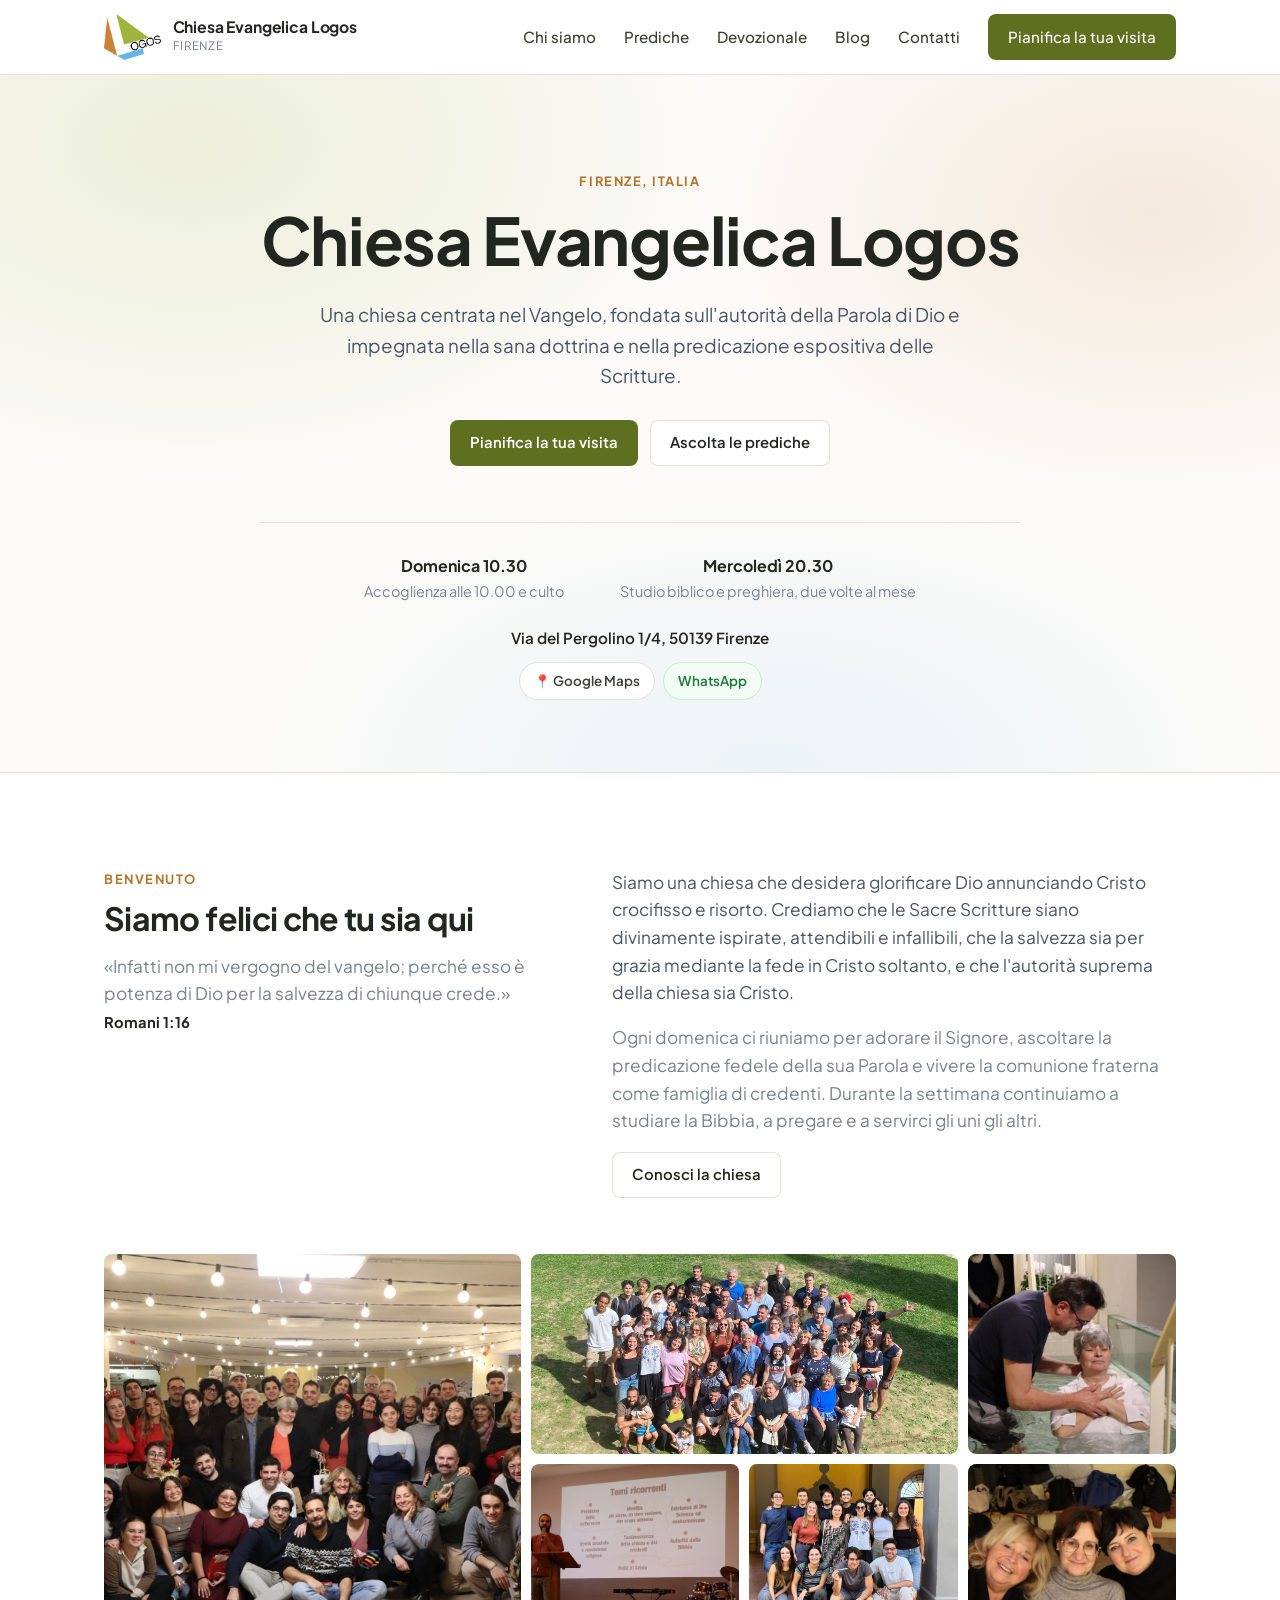
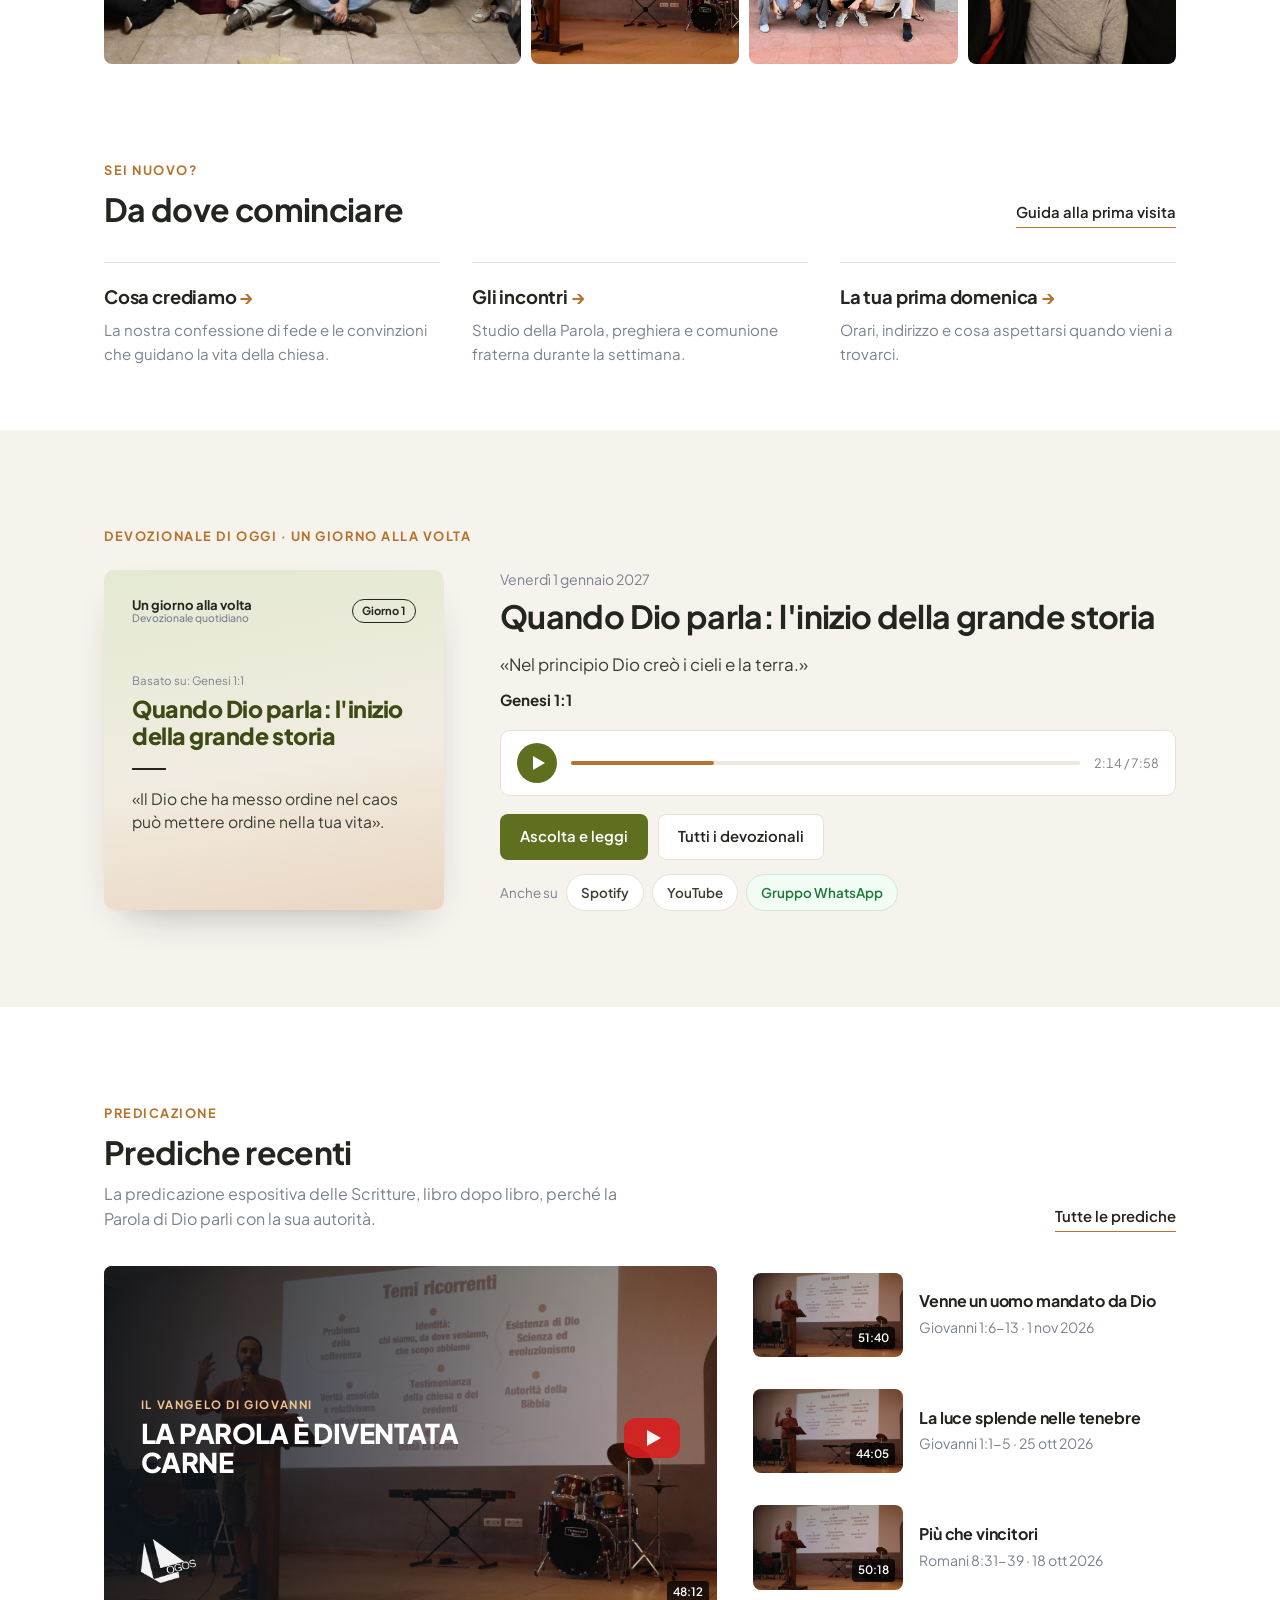
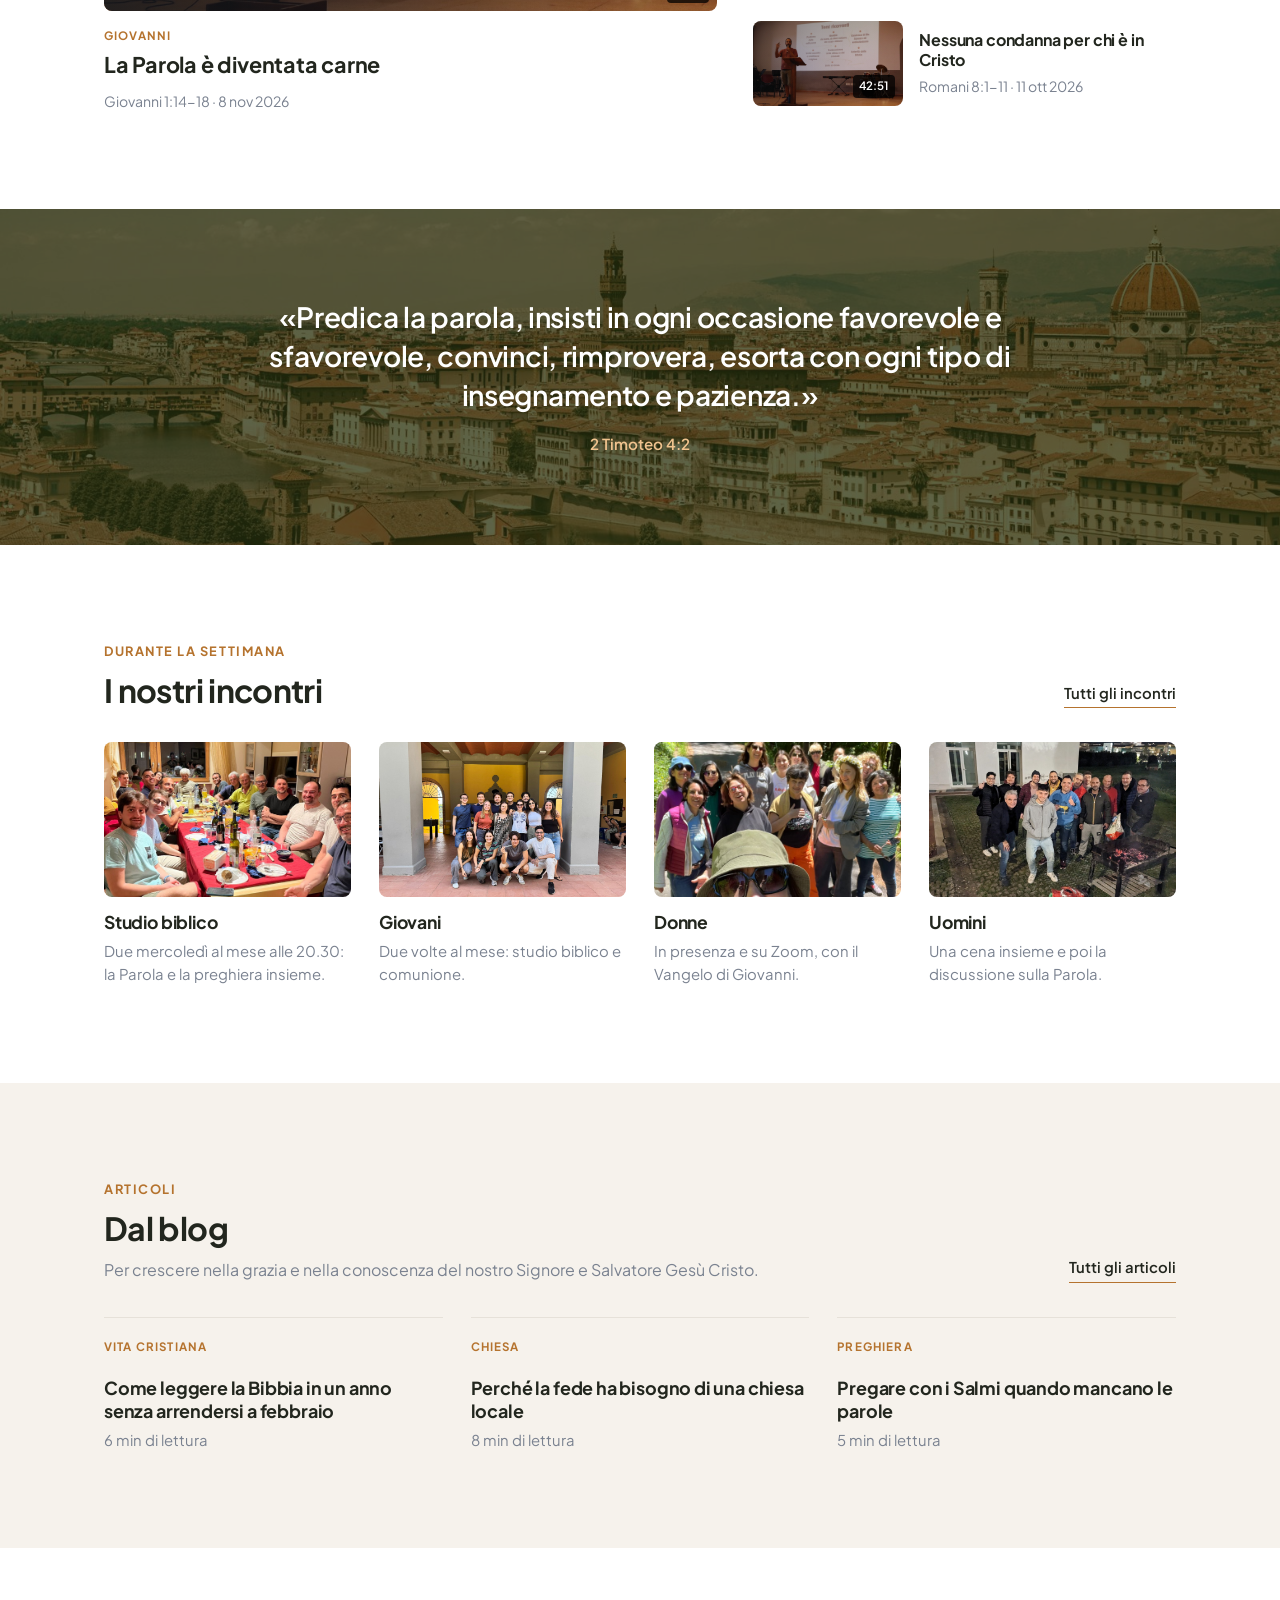
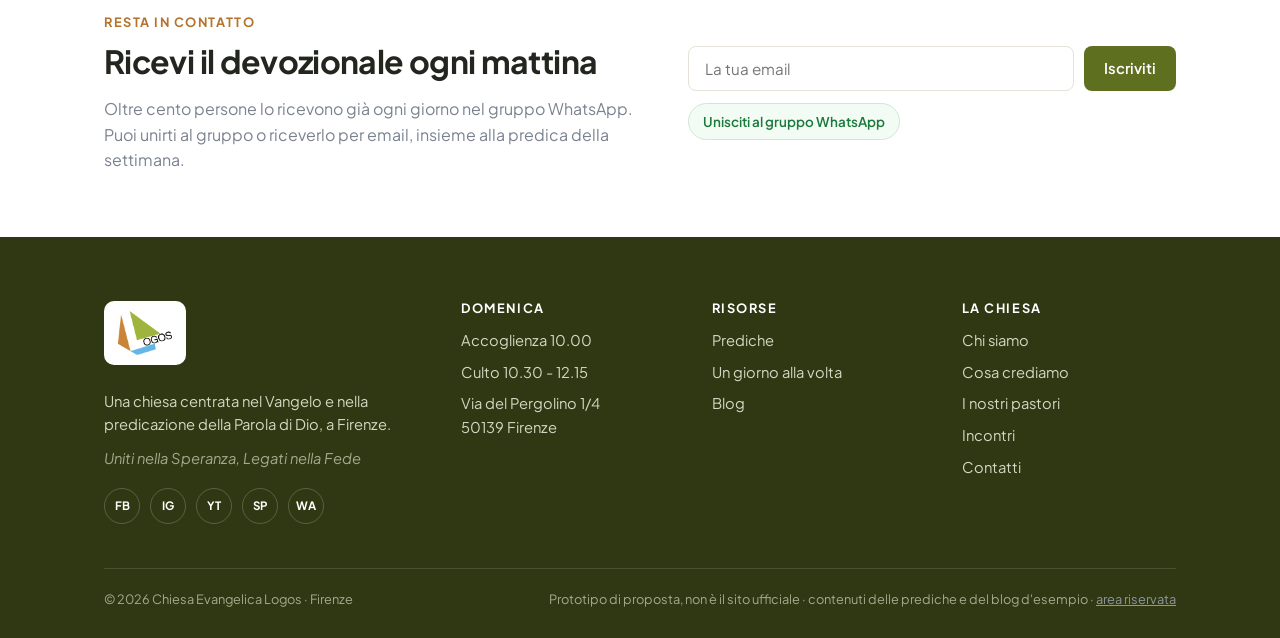
==== commit 5d5e2c6c: "Testi centrati nel Vangelo e nella Parola Co-Authored-By: Claude Opus 5.5 <noreply@anthropic.com>" ====
--- a/index.html
+++ b/index.html
@@ -5,7 +5,7 @@
 <meta name="viewport" content="width=device-width,initial-scale=1">
 <meta name="robots" content="noindex,nofollow">
 <title>Chiesa Evangelica Logos · Firenze</title>
-<meta name="description" content="Chiesa Evangelica Logos a Firenze: culto ogni domenica alle 10.30 in Via del Pergolino 1/4. Prediche, devozionale quotidiano e blog per crescere nella Parola.">
+<meta name="description" content="Chiesa Evangelica Logos, Firenze: una chiesa centrata nel Vangelo e nella predicazione espositiva della Parola. Culto ogni domenica alle 10.30 in Via del Pergolino 1/4.">
 <link rel="icon" href="assets/img/logo.png">
 <link rel="preconnect" href="https://fonts.googleapis.com"><link rel="preconnect" href="https://fonts.gstatic.com" crossorigin>
 <link href="https://fonts.googleapis.com/css2?family=Plus+Jakarta+Sans:wght@400;500;600;700;800&display=swap" rel="stylesheet">
@@ -17,11 +17,11 @@
   <div class="wrap">
     <span class="eyebrow">Firenze, Italia</span>
     <h1>Chiesa Evangelica Logos</h1>
-    <p class="lead">Una comunità evangelica che trova la sua identità nella grazia e nell'amore di Dio, e che ogni domenica apre insieme le Scritture.</p>
+    <p class="lead">Una chiesa centrata nel Vangelo, fondata sull'autorità della Parola di Dio e impegnata nella sana dottrina e nella predicazione espositiva delle Scritture.</p>
     <div class="actions"><a class="btn" href="visita.html">Pianifica la tua visita</a><a class="btn line" href="prediche.html">Ascolta le prediche</a></div>
     <div class="times">
       <div><b>Domenica 10.30</b><span>Accoglienza alle 10.00 e culto</span></div>
-      <div><b>Mercoledì 20.30</b><span>Incontro della comunità, due volte al mese</span></div>
+      <div><b>Mercoledì 20.30</b><span>Studio biblico e preghiera, due volte al mese</span></div>
     </div>
     <div class="addr">Via del Pergolino 1/4, 50139 Firenze</div>
     <div class="pills"><a class="pill" href="https://maps.google.com/?q=Via+del+Pergolino+1,+50139+Firenze">📍 Google Maps</a><a class="pill wa" href="#">WhatsApp</a></div>
@@ -31,15 +31,15 @@
 <section class="sec">
   <div class="wrap">
     <div class="split">
-      <div><span class="eyebrow">Benvenuto</span><h2>Siamo felici che tu sia qui</h2></div>
+      <div><span class="eyebrow">Benvenuto</span><h2>Siamo felici che tu sia qui</h2><p class="muted" style="margin-top:14px">«Infatti non mi vergogno del vangelo; perché esso è potenza di Dio per la salvezza di chiunque crede.»<br><b style="color:var(--ink);font-size:.92rem">Romani 1:16</b></p></div>
       <div>
-        <p>Siamo una comunità evangelica che trova la sua identità nella grazia e nell'amore di Dio. Crediamo che le Sacre Scritture siano divinamente ispirate, attendibili e infallibili, e che l'autorità suprema della chiesa sia Cristo.</p>
-        <p class="muted">Ci riuniamo ogni domenica per adorare il Signore, ascoltare la predicazione della Parola e vivere la comunione fraterna. Durante la settimana ci incontriamo nelle case, tra giovani, donne e uomini.</p>
+        <p>Siamo una chiesa che desidera glorificare Dio annunciando Cristo crocifisso e risorto. Crediamo che le Sacre Scritture siano divinamente ispirate, attendibili e infallibili, che la salvezza sia per grazia mediante la fede in Cristo soltanto, e che l'autorità suprema della chiesa sia Cristo.</p>
+        <p class="muted">Ogni domenica ci riuniamo per adorare il Signore, ascoltare la predicazione fedele della sua Parola e vivere la comunione fraterna come famiglia di credenti. Durante la settimana continuiamo a studiare la Bibbia, a pregare e a servirci gli uni gli altri.</p>
         <a class="btn line" href="chi-siamo.html">Conosci la chiesa</a>
       </div>
     </div>
     <div class="mosaic">
-      <img class="a" src="assets/img/comunita.jpg" alt="La comunità riunita">
+      <img class="a" src="assets/img/comunita.jpg" alt="La chiesa riunita">
       <img class="b" src="assets/img/ritiro.jpg" alt="Ritiro della chiesa">
       <img src="assets/img/battesimo2.jpg" alt="Un battesimo">
       <img src="assets/img/pulpito.jpg" alt="Predicazione" style="object-position:62% center">
@@ -54,7 +54,7 @@
     <div class="shead"><div><span class="eyebrow">Sei nuovo?</span><h2>Da dove cominciare</h2></div><a class="more" href="visita.html">Guida alla prima visita</a></div>
     <div class="start">
       <a href="chi-siamo.html#credo"><h3>Cosa crediamo</h3><p>La nostra confessione di fede e le convinzioni che guidano la vita della chiesa.</p></a>
-      <a href="chi-siamo.html#incontri"><h3>Gli incontri</h3><p>Comunità, giovani, donne e uomini: dove ci troviamo durante la settimana.</p></a>
+      <a href="chi-siamo.html#incontri"><h3>Gli incontri</h3><p>Studio della Parola, preghiera e comunione fraterna durante la settimana.</p></a>
       <a href="visita.html"><h3>La tua prima domenica</h3><p>Orari, indirizzo e cosa aspettarsi quando vieni a trovarci.</p></a>
     </div>
   </div>
@@ -82,7 +82,7 @@
 
 <section class="sec">
   <div class="wrap">
-    <div class="shead"><div><span class="eyebrow">Predicazione</span><h2>Prediche recenti</h2></div><a class="more" href="prediche.html">Tutte le prediche</a></div>
+    <div class="shead"><div><span class="eyebrow">Predicazione</span><h2>Prediche recenti</h2><p class="muted" style="margin:10px 0 0;max-width:34em">La predicazione espositiva delle Scritture, libro dopo libro, perché la Parola di Dio parli con la sua autorità.</p></div><a class="more" href="prediche.html">Tutte le prediche</a></div>
     <div class="sermons">
       <a class="feat" href="predica.html">
         <span class="thumb" style="background-image:url(assets/img/pulpito.jpg);background-position:70% center"><span class="tt"><small>Il Vangelo di Giovanni</small>La Parola è diventata carne</span><img class="logo" src="assets/img/logo.png" alt=""><span class="pl"></span><span class="du">48:12</span></span>
@@ -102,8 +102,8 @@
 
 <section class="verse-band">
   <div class="wrap">
-    <blockquote>«In questo si è manifestato per noi l'amore di Dio: che Dio ha mandato il suo Figlio unigenito nel mondo affinché, per mezzo di lui, vivessimo.»</blockquote>
-    <cite>1 Giovanni 4:9</cite>
+    <blockquote>«Predica la parola, insisti in ogni occasione favorevole e sfavorevole, convinci, rimprovera, esorta con ogni tipo di insegnamento e pazienza.»</blockquote>
+    <cite>2 Timoteo 4:2</cite>
   </div>
 </section>
 
@@ -111,7 +111,7 @@
   <div class="wrap">
     <div class="shead"><div><span class="eyebrow">Durante la settimana</span><h2>I nostri incontri</h2></div><a class="more" href="chi-siamo.html#incontri">Tutti gli incontri</a></div>
     <div class="grid g4">
-      <a class="card" href="chi-siamo.html#incontri"><div class="ph"><img src="assets/img/cena.jpg" alt=""></div><h3>Comunità</h3><p>Due mercoledì al mese alle 20.30, in Via del Pergolino.</p></a>
+      <a class="card" href="chi-siamo.html#incontri"><div class="ph"><img src="assets/img/cena.jpg" alt=""></div><h3>Studio biblico</h3><p>Due mercoledì al mese alle 20.30: la Parola e la preghiera insieme.</p></a>
       <a class="card" href="chi-siamo.html#incontri"><div class="ph"><img src="assets/img/giovani2.jpg" alt=""></div><h3>Giovani</h3><p>Due volte al mese: studio biblico e comunione.</p></a>
       <a class="card" href="chi-siamo.html#incontri"><div class="ph"><img src="assets/img/donne.jpg" alt="" style="object-position:center 30%"></div><h3>Donne</h3><p>In presenza e su Zoom, con il Vangelo di Giovanni.</p></a>
       <a class="card" href="chi-siamo.html#incontri"><div class="ph"><img src="assets/img/uomini.jpg" alt=""></div><h3>Uomini</h3><p>Una cena insieme e poi la discussione sulla Parola.</p></a>
@@ -121,7 +121,7 @@
 
 <section class="sec sand">
   <div class="wrap">
-    <div class="shead"><div><span class="eyebrow">Articoli</span><h2>Dal blog</h2></div><a class="more" href="blog.html">Tutti gli articoli</a></div>
+    <div class="shead"><div><span class="eyebrow">Articoli</span><h2>Dal blog</h2><p class="muted" style="margin:10px 0 0">Per crescere nella grazia e nella conoscenza del nostro Signore e Salvatore Gesù Cristo.</p></div><a class="more" href="blog.html">Tutti gli articoli</a></div>
     <div class="grid g3">
       <a class="card post" href="blog.html"><span class="tag">Vita cristiana</span><h3>Come leggere la Bibbia in un anno senza arrendersi a febbraio</h3><p class="meta">6 min di lettura</p></a>
       <a class="card post" href="blog.html"><span class="tag">Chiesa</span><h3>Perché la fede ha bisogno di una chiesa locale</h3><p class="meta">8 min di lettura</p></a>
--- a/assets/style.css
+++ b/assets/style.css
@@ -1,6 +1,6 @@
 /* Chiesa Evangelica Logos · Firenze */
 :root{
-  --ink:#1D2A33; --ink-2:#33414C; --text:#4A5464; --muted:#7A8290;
+  --ink:#22261E; --ink-2:#3A3F33; --brand:#5E7020; --brand-2:#3E4A16; --brand-3:#2F3812; --text:#4A5464; --muted:#7A8290;
   --accent:#B5732E; --accent-2:#9A5F22; --green:#7F9632; --blue:#3E8FC2;
   --sand:#F6F2EC; --sand-2:#EEE7DD; --line:#E6E1D9; --white:#fff;
   --font:"Plus Jakarta Sans", system-ui, -apple-system, "Segoe UI", sans-serif;
@@ -32,20 +32,20 @@
 .nav{display:flex;align-items:center;gap:28px}
 .nav a{font-size:.95rem;color:var(--ink-2);font-weight:500}
 .nav a:hover,.nav a.on{color:var(--accent)}
-.btn{display:inline-flex;align-items:center;justify-content:center;gap:8px;background:var(--ink);color:#fff;padding:11px 20px;border-radius:8px;font-weight:600;font-size:.93rem;border:0;cursor:pointer;font-family:var(--font);white-space:nowrap}
-.btn:hover{background:#000}
+.btn{display:inline-flex;align-items:center;justify-content:center;gap:8px;background:var(--brand);color:#fff;padding:11px 20px;border-radius:8px;font-weight:600;font-size:.93rem;border:0;cursor:pointer;font-family:var(--font);white-space:nowrap}
+.btn:hover{background:var(--brand-2)}
 .nav a.btn{color:#fff}
 .btn.line{background:#fff;color:var(--ink);box-shadow:inset 0 0 0 1px var(--line)}
-.btn.line:hover{box-shadow:inset 0 0 0 1px var(--ink)}
+.btn.line:hover{box-shadow:inset 0 0 0 1px var(--brand)}
 .btn.acc{background:var(--accent)}
 .btn.acc:hover{background:var(--accent-2)}
 .menu{display:none;background:none;border:0;font-size:1.5rem;color:var(--ink);cursor:pointer}
 
 /* hero */
 .hero{position:relative;text-align:center;padding:96px 0 72px;background:
-  radial-gradient(60% 70% at 15% 10%, rgba(101,181,230,.16), transparent 70%),
+  radial-gradient(60% 70% at 15% 10%, rgba(158,180,61,.16), transparent 70%),
   radial-gradient(50% 60% at 90% 20%, rgba(202,132,56,.14), transparent 70%),
-  radial-gradient(60% 60% at 60% 100%, rgba(158,180,61,.12), transparent 70%), #FBFAF8;border-bottom:1px solid var(--line)}
+  radial-gradient(60% 60% at 60% 100%, rgba(101,181,230,.10), transparent 70%), #FBFAF8;border-bottom:1px solid var(--line)}
 .hero h1{max-width:12em;margin:0 auto .35em}
 .hero p.lead{font-size:1.18rem;max-width:34em;margin:0 auto 30px;color:var(--text)}
 .hero .actions{display:flex;gap:12px;justify-content:center;flex-wrap:wrap}
@@ -81,24 +81,27 @@
 .start h3{font-size:1.15rem}
 .start h3::after{content:" →";color:var(--accent)}
 .start p{font-size:.94rem;color:var(--muted);margin:0}
+.pillars{grid-template-columns:repeat(4,1fr)}
+.pillars>div{border-top:1px solid var(--line);padding-top:22px}
+.pillars h3{font-size:1.08rem}
 
 /* devotional */
 .dev{display:grid;grid-template-columns:340px 1fr;gap:56px;align-items:center}
-.cover{aspect-ratio:1;border-radius:10px;overflow:hidden;position:relative;background:linear-gradient(170deg,#D7E3EC 0%,#EFE9DF 55%,#E8D3C2 100%);padding:28px;display:flex;flex-direction:column;box-shadow:0 18px 40px -24px rgba(29,42,51,.45)}
+.cover{aspect-ratio:1;border-radius:10px;overflow:hidden;position:relative;background:linear-gradient(170deg,#E3E9D2 0%,#F1ECE1 55%,#EAD6C2 100%);padding:28px;display:flex;flex-direction:column;box-shadow:0 18px 40px -24px rgba(29,42,51,.45)}
 .cover .top{display:flex;justify-content:space-between;align-items:center}
 .cover .top b{font-size:.82rem;color:var(--ink);line-height:1.1}
 .cover .top b small{display:block;font-weight:500;font-size:.65rem;color:var(--muted)}
 .cover .day{font-size:.7rem;font-weight:700;border:1.4px solid var(--ink);border-radius:999px;padding:2px 9px;color:var(--ink)}
 .cover .mid{margin-top:auto;margin-bottom:auto}
 .cover .base{font-size:.72rem;color:var(--muted);margin-bottom:6px}
-.cover .t{font-size:1.45rem;font-weight:800;color:#1B3A5B;line-height:1.15;letter-spacing:-.02em}
+.cover .t{font-size:1.45rem;font-weight:800;color:var(--brand-2);line-height:1.15;letter-spacing:-.02em}
 .cover .rule{width:34px;height:2px;background:var(--ink);margin:18px 0}
 .cover .q{font-size:.98rem;color:var(--ink-2);line-height:1.45}
 .date{font-size:.88rem;color:var(--muted);margin-bottom:8px}
 .dev blockquote{margin:0 0 18px;font-size:1.06rem;color:var(--ink-2);line-height:1.65}
 .dev blockquote cite{display:block;font-style:normal;font-weight:700;color:var(--ink);margin-top:8px;font-size:.95rem}
 .player{display:flex;align-items:center;gap:14px;background:#fff;border:1px solid var(--line);border-radius:10px;padding:12px 16px;margin:18px 0}
-.player i{width:40px;height:40px;border-radius:50%;background:var(--ink);display:grid;place-items:center;flex:none}
+.player i{width:40px;height:40px;border-radius:50%;background:var(--brand);display:grid;place-items:center;flex:none}
 .player i::after{content:"";border-left:12px solid #fff;border-top:7px solid transparent;border-bottom:7px solid transparent;margin-left:3px}
 .player .bar{flex:1;height:4px;background:var(--sand-2);border-radius:4px;position:relative}
 .player .bar::before{content:"";position:absolute;inset:0 72% 0 0;background:var(--accent);border-radius:4px}
@@ -143,8 +146,8 @@
 .post h3{font-size:1.12rem}
 
 /* quote */
-.verse-band{text-align:center;padding:88px 0;background:var(--ink) url('img/firenze.jpg') center 65%/cover;position:relative;color:#fff}
-.verse-band::before{content:"";position:absolute;inset:0;background:rgba(20,30,38,.72)}
+.verse-band{text-align:center;padding:88px 0;background:var(--brand-3) url('img/firenze.jpg') center 65%/cover;position:relative;color:#fff}
+.verse-band::before{content:"";position:absolute;inset:0;background:rgba(38,46,14,.74)}
 .verse-band .wrap{position:relative}
 .verse-band blockquote{margin:0 auto;max-width:30em;font-size:clamp(1.3rem,2.6vw,1.75rem);line-height:1.4;font-weight:600;letter-spacing:-.01em}
 .verse-band cite{display:block;font-style:normal;margin-top:18px;color:#F0C38E;font-weight:600;font-size:.95rem}
@@ -163,7 +166,7 @@
 .filters input{flex:1;min-width:220px}
 .chips{display:flex;gap:8px;flex-wrap:wrap;margin-bottom:30px}
 .chips span{font-size:.86rem;font-weight:600;padding:7px 14px;border-radius:999px;border:1px solid var(--line);color:var(--ink-2);cursor:pointer}
-.chips span.on{background:var(--ink);color:#fff;border-color:var(--ink)}
+.chips span.on{background:var(--brand);color:#fff;border-color:var(--brand)}
 
 /* sermon page */
 .sermon{display:grid;grid-template-columns:1fr 320px;gap:48px;align-items:start}
@@ -217,16 +220,16 @@
 .join input{flex:1;min-width:220px;padding:12px 16px;border:1px solid var(--line);border-radius:8px;font-family:var(--font);font-size:.95rem}
 
 /* footer */
-.foot{background:var(--ink);color:#C2C8CE;padding:64px 0 28px;font-size:.92rem}
+.foot{background:var(--brand-3);color:#D3D8C4;padding:64px 0 28px;font-size:.92rem}
 .foot .cols{display:grid;grid-template-columns:1.5fr 1fr 1fr 1fr;gap:36px}
 .foot h4{color:#fff;font-size:.8rem;letter-spacing:.12em;text-transform:uppercase;margin-bottom:14px}
-.foot a{display:block;margin-bottom:8px;color:#C2C8CE}
+.foot a{display:block;margin-bottom:8px;color:#D3D8C4}
 .foot a:hover{color:#fff}
 .foot .logo-w{background:#fff;border-radius:10px;padding:10px 14px;display:inline-block;margin-bottom:18px}
 .foot .logo-w img{height:44px}
 .foot .soc{display:flex;gap:10px;margin-top:18px}
 .foot .soc a{width:36px;height:36px;border-radius:50%;border:1px solid rgba(255,255,255,.2);display:grid;place-items:center;margin:0;font-size:.72rem;font-weight:700;color:#fff}
-.foot .legal{border-top:1px solid rgba(255,255,255,.12);margin-top:44px;padding-top:20px;display:flex;justify-content:space-between;gap:12px;flex-wrap:wrap;font-size:.8rem;color:#8E979F}
+.foot .legal{border-top:1px solid rgba(255,255,255,.12);margin-top:44px;padding-top:20px;display:flex;justify-content:space-between;gap:12px;flex-wrap:wrap;font-size:.8rem;color:#A3AA8E}
 
 /* dashboard */
 .dash{display:grid;grid-template-columns:240px 1fr;min-height:100vh;background:#F5F6F8}
@@ -235,7 +238,7 @@
 .dash aside .brand img{height:36px}
 .dash aside .grp{font-size:.7rem;letter-spacing:.12em;text-transform:uppercase;color:#9CA3AF;margin:18px 10px 8px}
 .dash aside a{display:flex;gap:10px;align-items:center;padding:9px 12px;border-radius:9px;font-size:.92rem;color:#374151}
-.dash aside a.on{background:var(--ink);color:#fff}
+.dash aside a.on{background:var(--brand);color:#fff}
 .dash main{padding:28px 34px;min-width:0}
 .dash h1{font-size:1.6rem}
 .panel{background:#fff;border:1px solid #E5E7EB;border-radius:14px;padding:22px 24px;margin-bottom:22px;overflow-x:auto}
@@ -250,7 +253,7 @@
 .drop .thumb{width:170px;flex:none}
 .dest{display:grid;grid-template-columns:1fr 1fr;gap:10px}
 .dest div{border:1.5px solid #E5E7EB;border-radius:11px;padding:11px 13px;font-size:.86rem}
-.dest div.sel{border-color:var(--ink);background:#F3F4F6}
+.dest div.sel{border-color:var(--brand);background:#F4F6EE}
 .dest b{display:block;font-size:.92rem;color:#111827}
 .dest span{color:#6B7280;font-size:.8rem}
 .pipe{list-style:none;margin:0;padding:0}
@@ -262,7 +265,7 @@
 .tbl td{padding:12px 10px;border-bottom:1px solid #F1F2F4;color:#111827}
 .st{display:inline-block;font-size:.72rem;font-weight:600;padding:3px 9px;border-radius:999px;margin:2px 4px 2px 0}
 .st.g{background:#DCFCE7;color:#166534}.st.y{background:#FEF3C7;color:#92400E}.st.n{background:#F3F4F6;color:#6B7280}
-.dbtn{display:inline-block;background:var(--ink);color:#fff;border-radius:10px;padding:11px 18px;font-weight:600;font-size:.92rem}
+.dbtn{display:inline-block;background:var(--brand);color:#fff;border-radius:10px;padding:11px 18px;font-weight:600;font-size:.92rem}
 
 /* responsive */
 @media (max-width:980px){
@@ -272,7 +275,7 @@
   .split,.dev,.sermons,.sermon,.person,.join{grid-template-columns:1fr;gap:32px}
   .dev .cover{max-width:360px}
   .side{position:static}
-  .g3,.g4,.meet{grid-template-columns:1fr 1fr}
+  .g3,.g4,.meet,.pillars{grid-template-columns:1fr 1fr}
   .foot .cols{grid-template-columns:1fr 1fr}
   .dash{grid-template-columns:1fr}
   .dash aside{display:none}
@@ -286,7 +289,7 @@
   .sec{padding:64px 0}
   .hero{padding:64px 0 52px}
   .times{gap:24px;flex-direction:column}
-  .start,.g2,.g3,.g4,.meet{grid-template-columns:1fr}
+  .start,.g2,.g3,.g4,.meet,.pillars{grid-template-columns:1fr}
   .srow{grid-template-columns:120px 1fr}
   .foot .cols{grid-template-columns:1fr}
   .dest{grid-template-columns:1fr}
